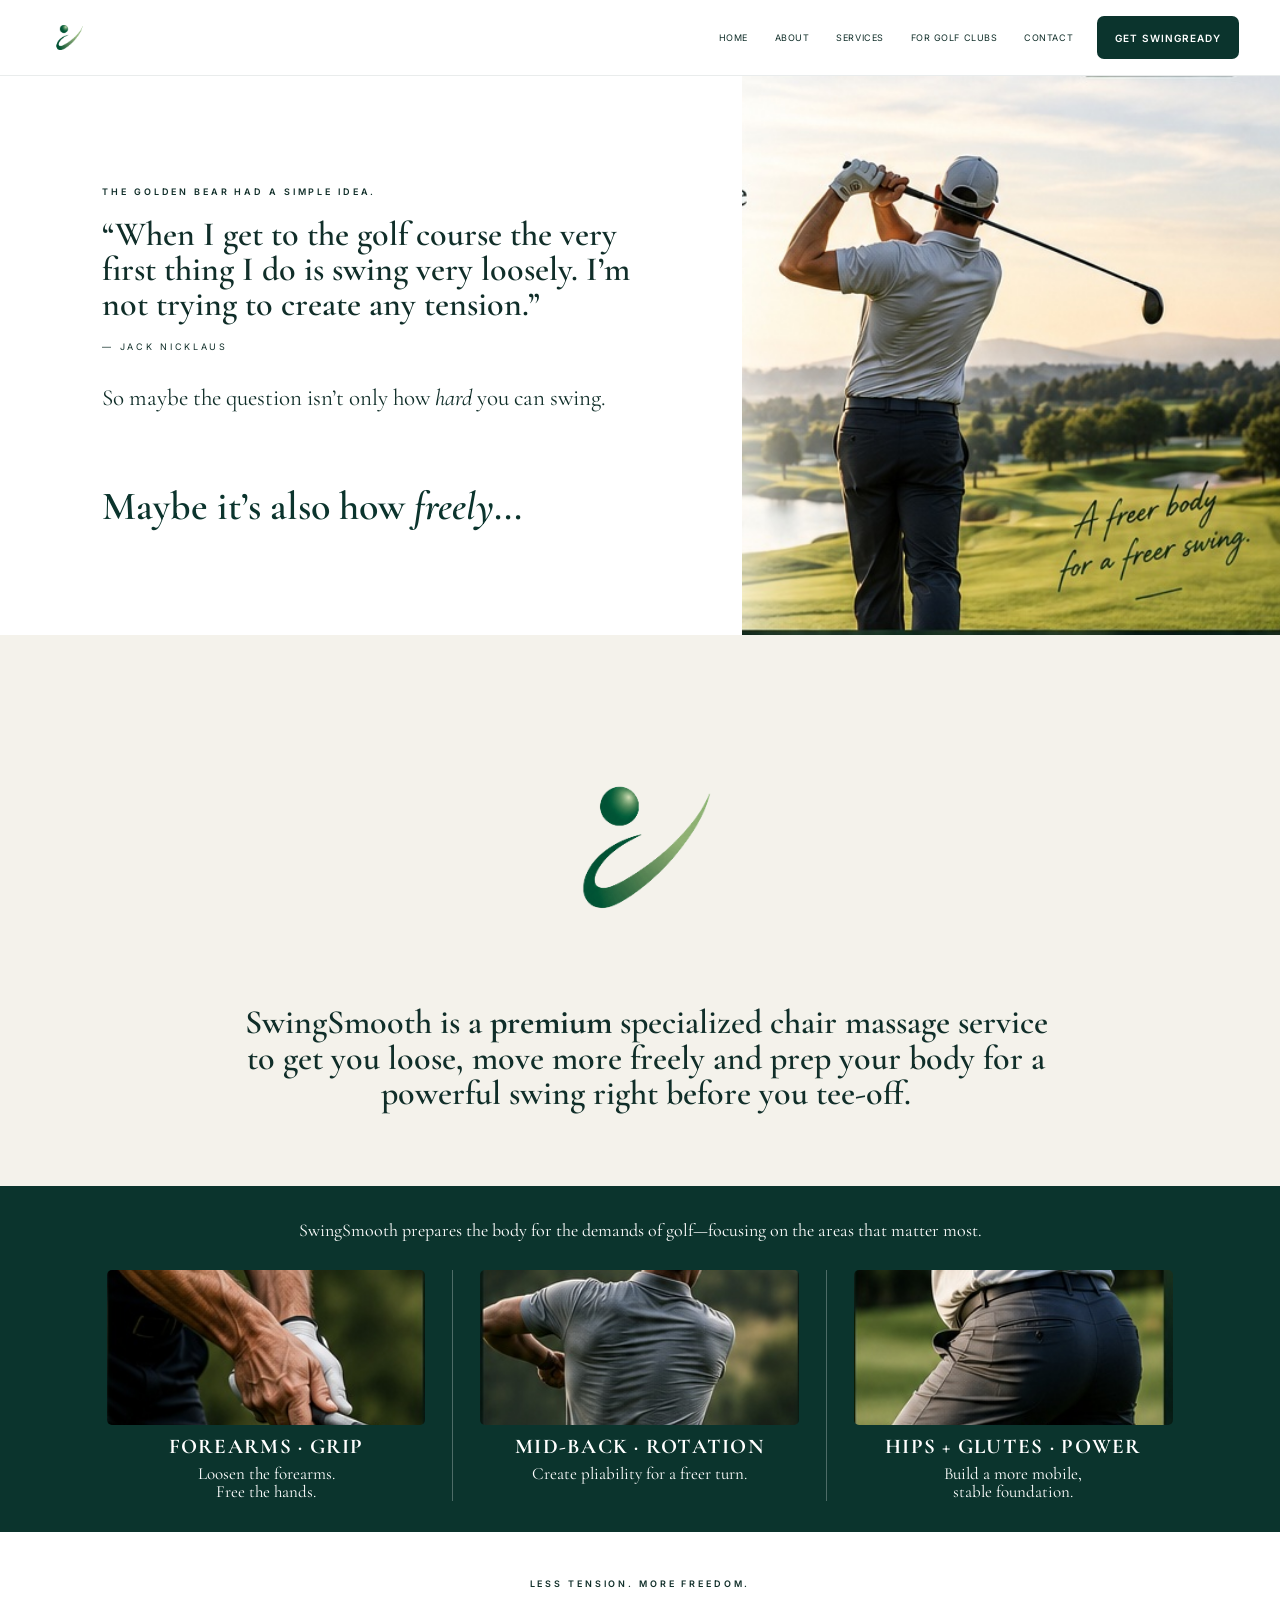
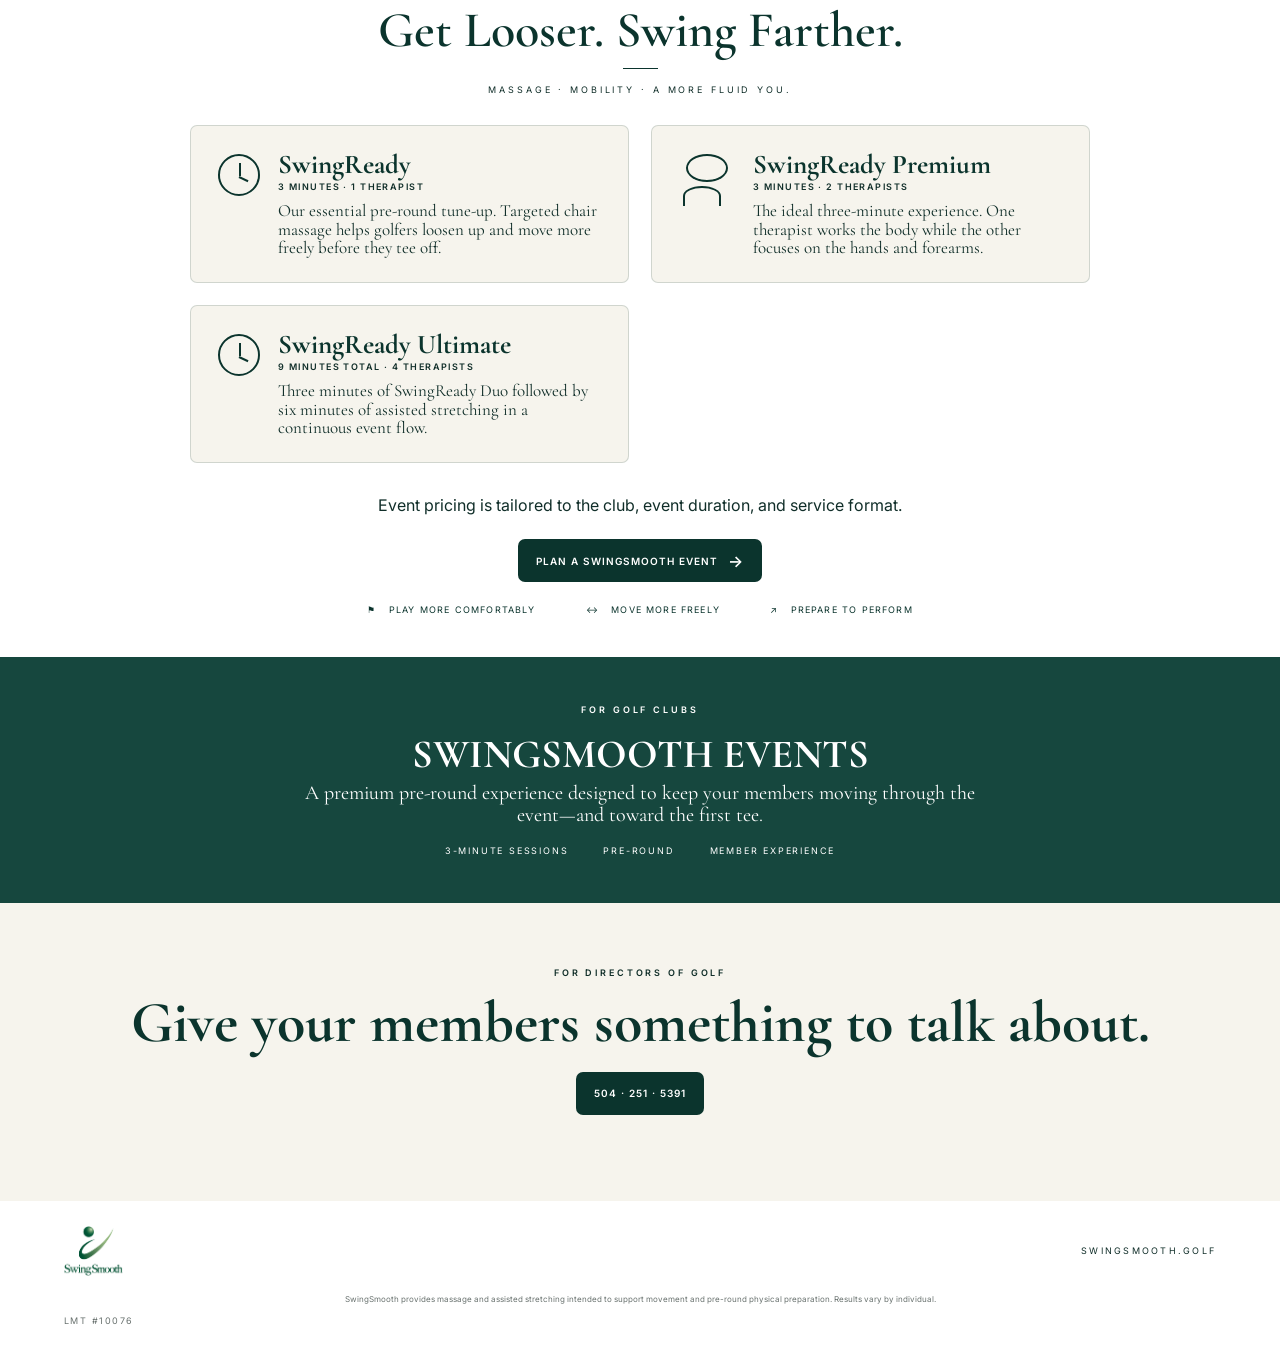
==== index.html @ a05fb3c1 "Update index.html" ====
<!doctype html>
<html lang="en">
<head>
<meta charset="utf-8">
<meta name="viewport" content="width=device-width,initial-scale=1,viewport-fit=cover">
<meta name="theme-color" content="#0b342d">
<meta name="description" content="SwingSmooth — Get Looser. Swing Farther. Massage and assisted stretching for golfers.">
<meta property="og:title" content="SwingSmooth — Get Looser. Swing Farther.">
<meta property="og:description" content="Prepare your body. Free your swing.">
<meta property="og:url" content="https://swingsmooth.golf/">
<meta property="og:type" content="website">
<meta property="og:site_name" content="SwingSmooth">
<meta property="og:image" content="https://swingsmooth.golf/assets/hero-golfer.jpg">
<meta property="og:image:alt" content="Golfer finishing a swing">
<meta name="twitter:card" content="summary_large_image">
<meta name="twitter:title" content="SwingSmooth — Get Looser. Swing Farther.">
<meta name="twitter:description" content="Prepare your body. Free your swing.">
<meta name="twitter:image" content="https://swingsmooth.golf/assets/hero-golfer.jpg">
<link rel="icon" type="image/png" href="https://swingsmooth.golf/assets/swingsmooth-logo-only.png">
<link rel="apple-touch-icon" href="https://swingsmooth.golf/assets/swingsmooth-logo-only.png">
<title>SwingSmooth — Get Looser. Swing Farther.</title>
<link rel="preconnect" href="https://fonts.googleapis.com">
<link rel="preconnect" href="https://fonts.gstatic.com" crossorigin>
<link href="https://fonts.googleapis.com/css2?family=Cormorant+Garamond:wght@500;600;700&family=Inter:wght@400;500;600&display=swap" rel="stylesheet">
<link rel="stylesheet" href="styles.css">
<style>
.swing-smooth-intro{
  padding-top:1.25rem;
  padding-bottom:1.25rem;
}
.swing-smooth-intro .hero-copy{
  min-height:0;
  display:block;
  grid-column:1 / -1;
  width:100%;
  max-width:1000px;
  margin:0 auto;
  text-align:center;
}
.swing-smooth-intro .hero-copy > p{
  font-size:1.55rem;
  line-height:1.35;
  font-weight:400;
  margin:0 auto;
  max-width:900px;
}
.advantage-logo{
  display:block;
  width:275px;
  height:auto;
  margin:0 auto 1.25rem;
}

.mobile-menu-button{
  display:none;
  width:42px;
  height:42px;
  margin-left:auto;
  padding:9px;
  border:0;
  border-radius:7px;
  background:var(--green);
  cursor:pointer;
  flex-direction:column;
  justify-content:center;
  gap:5px;
}
.mobile-menu-button span{
  display:block;
  width:24px;
  height:2px;
  margin:0 auto;
  background:#fff;
  border-radius:2px;
}
.mobile-menu{
  display:none;
}
@media(max-width:760px){
  .contact h2{
    font-size:11vw;
    line-height:.9;
    letter-spacing:-.025em;
    white-space:normal;
  }

  .mobile-menu-button{display:flex}
  .mobile-menu{
    position:absolute;
    top:64px;
    left:0;
    right:0;
    display:none;
    flex-direction:column;
    padding:10px 14px 15px;
    background:rgba(255,255,255,.99);
    border-bottom:1px solid rgba(11,52,45,.12);
    box-shadow:0 8px 20px rgba(0,0,0,.08);
    z-index:30;
  }
  .mobile-menu.open{display:flex}
  .mobile-menu a{
    padding:14px 10px;
    color:var(--green);
    text-decoration:none;
    font-size:10px;
    font-weight:600;
    letter-spacing:.1em;
    border-bottom:1px solid rgba(11,52,45,.08);
  }
  .mobile-menu a:last-child{border-bottom:0}
  .mobile-menu .mobile-menu-cta{
    margin-top:8px;
    padding:13px 14px;
    border-radius:7px;
    background:var(--green);
    color:#fff;
    text-align:center;
  }
}
</style>
</head>
<body>

<header class="header">
  <a class="logo" href="#top"><img src="assets/swingsmooth-logo-only.png" alt="SwingSmooth"></a>
  <nav>
    <a href="#top">HOME</a>
    <a href="#about">ABOUT</a>
    <a href="#services">SERVICES</a>
    <a href="#clubs">FOR GOLF CLUBS</a>
    <a href="#contact">CONTACT</a>
  </nav>
  <a class="header-button" href="#services">GET SWINGREADY</a>

  <button class="mobile-menu-button" type="button" aria-label="Open menu" aria-expanded="false" aria-controls="mobile-menu">
    <span></span><span></span><span></span>
  </button>

  <div class="mobile-menu" id="mobile-menu">
    <a href="#top">HOME</a>
    <a href="#about">ABOUT</a>
    <a href="#services">SERVICES</a>
    <a href="#clubs">FOR GOLF CLUBS</a>
    <a href="#contact">CONTACT</a>
    <a class="mobile-menu-cta" href="#services">GET SWINGREADY</a>
  </div>
</header>

<main id="top">

<section class="hero">
  <div class="hero-copy">
    <p class="eyebrow">THE GOLDEN BEAR HAD A SIMPLE IDEA.</p>
    <blockquote>“When I get to the golf course the very first thing I do is swing very loosely. I’m not trying to create any tension.”</blockquote>
    <p class="credit">— JACK NICKLAUS</p>
    <div class="question">
      <p>So maybe the question isn’t only how <em>hard</em> you can swing.</p>
      <div class="hero-question-break"></div>
      <br><br>
      <h1>Maybe it’s also how <em>freely</em>...</h1>
    </div>
  </div>

  <div class="hero-art golfer">
    <img src="assets/hero-golfer.jpg" alt="Golfer finishing a swing">
  </div>
</section>

<section class="swing-smooth-intro">
  <div class="hero-copy">
    <img class="advantage-logo" src="assets/swingsmooth-logo-only.png" alt="SwingSmooth">
    <blockquote>SwingSmooth is a <strong>premium</strong> specialized chair massage service to get you loose, move more freely and prep your body for a powerful swing right before you tee-off.</blockquote>
  </div>
</section>

<section class="focus" id="about">
  <div class="wrap">

    <p class="focus-lead">SwingSmooth prepares the body for the demands of golf—focusing on the areas that matter most.</p>

    <div class="focus-grid">
      <article>
        <img src="assets/forearms-grip.jpg" alt="Forearms and golf grip">
        <h2>FOREARMS · GRIP</h2>
        <p>Loosen the forearms.<br>Free the hands.</p>
      </article>
      <article>
        <img src="assets/midback-rotation.jpg" alt="Mid-back and rotation">
        <h2>MID-BACK · ROTATION</h2>
        <p>Create pliability for a freer turn.</p>
      </article>
      <article>
        <img src="assets/hips-power.jpg" alt="Hips and lower body">
        <h2>HIPS + GLUTES · POWER</h2>
        <p>Build a more mobile,<br>stable foundation.</p>
      </article>
    </div>
  </div>
</section>

<section class="services" id="services">
  <div class="wrap">
    <p class="eyebrow centered">LESS TENSION. MORE FREEDOM.</p>
    <h2 class="services-title">Get Looser. Swing Farther.</h2>
    <div class="line"></div>
    <p class="service-subtitle">MASSAGE · MOBILITY · A MORE FLUID YOU.</p>

    <div class="service-grid">
      <article class="service">
        <div class="service-icon clock"></div>
        <div>
          <h3>SwingReady</h3>
          <p class="kicker">3 MINUTES · 1 THERAPIST</p>
          <p>Our essential pre-round tune-up. Targeted chair massage helps golfers loosen up and move more freely before they tee off.</p>
        </div>
      </article>

      <article class="service">
        <div class="service-icon person"></div>
        <div>
          <h3>SwingReady Premium</h3>
          <p class="kicker">3 MINUTES · 2 THERAPISTS</p>
          <p>The ideal three-minute experience. One therapist works the body while the other focuses on the hands and forearms.</p>
        </div>
      </article>

      <article class="service">
        <div class="service-icon clock"></div>
        <div>
          <h3>SwingReady Ultimate</h3>
          <p class="kicker">9 MINUTES TOTAL · 4 THERAPISTS</p>
          <p>Three minutes of SwingReady Duo followed by six minutes of assisted stretching in a continuous event flow.</p>
        </div>
      </article>
    </div>

    <p style="text-align:center;max-width:680px;margin:2rem auto 1.5rem;">Event pricing is tailored to the club, event duration, and service format.</p>

    <a class="main-button" href="#contact">PLAN A SWINGSMOOTH EVENT <span>→</span></a>

    <div class="benefits">
      <span>⚑ &nbsp; PLAY MORE COMFORTABLY</span>
      <span>↔ &nbsp; MOVE MORE FREELY</span>
      <span>↗ &nbsp; PREPARE TO PERFORM</span>
    </div>
  </div>
</section>

<section class="clubs" id="clubs">
  <div class="wrap narrow">
    <p class="eyebrow centered">FOR GOLF CLUBS</p>
    <h2>SWINGSMOOTH EVENTS</h2>
    <p>A premium pre-round experience designed to keep your members moving through the event—and toward the first tee.</p>
    <div class="facts"><span>3-MINUTE SESSIONS</span><span>PRE-ROUND</span><span>MEMBER EXPERIENCE</span></div>
  </div>
</section>

<section class="contact" id="contact">
  <p class="eyebrow centered">FOR DIRECTORS OF GOLF</p>
  <h2>Give your members something to talk about.</h2>
  <a class="main-button" href="tel:+15042515391">504 · 251 · 5391</a>
</section>

</main>

<footer>
  <img src="assets/swingsmooth-logo.png" alt="SwingSmooth">
  <div class="domain">SWINGSMOOTH.GOLF</div>
  <p class="disclaimer">SwingSmooth provides massage and assisted stretching intended to support movement and pre-round physical preparation. Results vary by individual.</p>
  <p class="license">LMT #10076</p>
</footer>

<script>
const mobileMenuButton = document.querySelector('.mobile-menu-button');
const mobileMenu = document.querySelector('#mobile-menu');

mobileMenuButton.addEventListener('click', () => {
  const open = mobileMenu.classList.toggle('open');
  mobileMenuButton.setAttribute('aria-expanded', open ? 'true' : 'false');
  mobileMenuButton.setAttribute('aria-label', open ? 'Close menu' : 'Open menu');
});

mobileMenu.querySelectorAll('a').forEach(link => {
  link.addEventListener('click', () => {
    mobileMenu.classList.remove('open');
    mobileMenuButton.setAttribute('aria-expanded', 'false');
    mobileMenuButton.setAttribute('aria-label', 'Open menu');
  });
});
</script>
<script src="script.js"></script>
</body>
</html>
---- styles.css ----
@import url('https://fonts.googleapis.com/css2?family=Cormorant+Garamond:wght@500;600;700&family=Inter:wght@400;500;600&display=swap');

:root{
  --green:#0b342d;
  --green2:#16473e;
  --cream:#f6f4ed;
  --ink:#102e29;
  --white:#fff;
  --line:rgba(11,52,45,.16);
}
*{box-sizing:border-box}
html{scroll-behavior:smooth}
body{
  margin:0;background:var(--cream);color:var(--ink);
  font-family:Inter,Arial,sans-serif;-webkit-font-smoothing:antialiased;
}
img{display:block;max-width:100%}
a{color:inherit}
.header{
  height:76px;padding:9px 3.2vw;display:flex;align-items:center;gap:24px;
  background:rgba(255,255,255,.98);border-bottom:1px solid rgba(11,52,45,.09);
  position:sticky;top:0;z-index:20;
}
.logo{display:block;flex:0 0 auto}.logo img{width:300px;height:57px;object-fit:contain;object-position:left center}
nav{display:flex;gap:27px;margin-left:auto;align-items:center}
nav a{text-decoration:none;font-size:9px;letter-spacing:.06em}
.header-button,.main-button{
  display:inline-flex;align-items:center;justify-content:center;
  min-height:43px;padding:0 18px;border-radius:7px;
  background:var(--green);color:#fff;text-decoration:none;
  font-size:10px;font-weight:600;letter-spacing:.1em;white-space:nowrap;
}
.hero{
  display:grid;grid-template-columns:58% 42%;
  min-height:540px;background:#fff;
}
.hero-art{display:flex;align-items:stretch;justify-content:center;overflow:hidden}
.hero-art img{width:100%;height:100%;object-fit:cover}
.golfer{min-height:540px}.golfer img{object-position:center}
.hero-copy{display:flex;flex-direction:column;justify-content:center;padding:55px 7vw 55px 8vw;max-width:900px}
.eyebrow{margin:0 0 18px;font-size:9px;font-weight:600;letter-spacing:.32em;line-height:1.4}
.centered{text-align:center}
blockquote{
  margin:0;font-family:"Cormorant Garamond",Georgia,serif;
  font-size:34px;line-height:1.04;font-weight:600;
}
.credit{margin:18px 0 34px;font-size:9px;letter-spacing:.3em}
.question p{margin:0 0 5px;font-family:"Cormorant Garamond",Georgia,serif;font-size:23px;line-height:1.08}
.question h1{margin:0;color:var(--green);font-family:"Cormorant Garamond",Georgia,serif;font-size:40px;line-height:.94;font-weight:600}

.focus{background:var(--green);color:#fff;padding:35px 5vw 31px}
.wrap{max-width:1120px;margin:0 auto}
.focus-lead{
  max-width:820px;margin:0 auto 29px;text-align:center;
  font-family:"Cormorant Garamond",Georgia,serif;font-size:18px;line-height:1.1;
}
.focus-grid{display:grid;grid-template-columns:repeat(3,1fr)}
.focus-grid article{padding:0 27px;text-align:center;border-right:1px solid rgba(255,255,255,.28)}
.focus-grid article:last-child{border-right:0}
.focus-grid img{width:100%;height:155px;object-fit:cover;border-radius:5px;margin-bottom:9px}
.focus-grid h2{margin:0 0 6px;font-family:"Cormorant Garamond",Georgia,serif;font-size:21px;letter-spacing:.06em}
.focus-grid p{margin:0;font-family:"Cormorant Garamond",Georgia,serif;font-size:17px;line-height:1.05}

.services{background:#fff;padding:46px 5vw 42px;text-align:center}
.services-title{margin:0;color:var(--green);font-family:"Cormorant Garamond",Georgia,serif;font-size:50px;line-height:.9;font-weight:600}
.line{width:35px;height:1px;background:var(--green);margin:15px auto}
.service-subtitle{margin:0 0 30px;font-size:9px;letter-spacing:.32em}
.service-grid{display:grid;grid-template-columns:repeat(2,1fr);gap:22px;max-width:900px;margin:0 auto 22px}
.service{
  display:flex;gap:18px;text-align:left;padding:25px 27px;
  border:1px solid var(--line);border-radius:7px;background:var(--cream);
}
.service-icon{flex:0 0 42px;width:42px;height:42px;color:var(--green);position:relative;margin-top:3px}
.clock{border:2px solid currentColor;border-radius:50%}
.clock:before{content:"";position:absolute;left:19px;top:7px;width:2px;height:13px;background:currentColor}
.clock:after{content:"";position:absolute;left:19px;top:20px;width:10px;height:2px;background:currentColor;transform:rotate(25deg);transform-origin:left}
.person{width:28px;height:28px;border:2px solid currentColor;border-radius:50%;margin-left:7px;margin-right:7px}
.person:before{content:"";position:absolute;left:-5px;top:30px;width:34px;height:18px;border:2px solid currentColor;border-bottom:0;border-radius:50% 50% 0 0}
.service h3{margin:0 0 3px;font-family:"Cormorant Garamond",Georgia,serif;color:var(--green);font-size:27px;line-height:1}
.kicker{margin:0 0 10px;font-size:9px;letter-spacing:.16em;font-weight:600}
.service p:not(.kicker){margin:0;font-family:"Cormorant Garamond",Georgia,serif;font-size:17px;line-height:1.08}
.main-button{margin:0 auto 22px}.main-button span{margin-left:10px;font-size:16px}
.benefits{display:flex;justify-content:center;gap:50px;font-size:9px;letter-spacing:.13em;color:var(--green)}

.clubs{padding:47px 20px;background:var(--green2);color:#fff;text-align:center}
.narrow{max-width:700px}
.clubs h2{margin:0 0 10px;font-family:"Cormorant Garamond",Georgia,serif;font-size:40px;line-height:.95}
.clubs p:not(.eyebrow){margin:0 auto 19px;font-family:"Cormorant Garamond",Georgia,serif;font-size:20px;line-height:1.08}
.facts{display:flex;justify-content:center;gap:35px;font-size:9px;letter-spacing:.2em}

.contact{padding:64px 20px;background:var(--cream);text-align:center}
.contact h2{margin:4px 0 24px;color:var(--green);font-family:"Cormorant Garamond",Georgia,serif;font-size:58px;line-height:.86}

footer{
  display:grid;grid-template-columns:1fr auto;align-items:center;gap:10px 30px;
  padding:25px 5vw 36px;background:#fff;
}
footer img{width:250px;height:50px;object-fit:contain;object-position:left center}
.domain{font-size:9px;letter-spacing:.25em}
.disclaimer{grid-column:1/-1;max-width:650px;margin:8px auto 0;text-align:center;color:#68716e;font-size:8px;line-height:1.45}
.license{margin:0;font-size:9px;letter-spacing:.16em;color:#68716e}

@media(max-width:760px){
  .header{height:64px;padding:7px 14px}.logo img{width:170px;height:48px}
  nav,.header-button{display:none}
  .hero{display:flex;flex-direction:column;min-height:0}
  .golfer{order:1;height:300px;min-height:300px}.golfer img{object-position:center}
  .hero-copy{order:2;padding:34px 22px 42px;display:block}
  .eyebrow{font-size:8px;letter-spacing:.25em}
  blockquote{font-size:31px}.credit{margin-bottom:28px}
  .question p{font-size:22px}.question h1{font-size:40px}
  .focus{padding:42px 18px 39px}.focus-grid{grid-template-columns:1fr}
  .focus-lead{font-size:18px}.focus-grid article{padding:0 0 28px;margin-bottom:28px;border-right:0;border-bottom:1px solid rgba(255,255,255,.28)}
  .focus-grid article:last-child{border-bottom:0;margin-bottom:0}
  .focus-grid img{height:180px}.focus-grid h2{font-size:23px}
  .services{padding:43px 17px 47px}.services-title{font-size:50px}.service-subtitle{font-size:8px;letter-spacing:.22em}
  .service-grid{grid-template-columns:1fr;gap:14px}.service{padding:22px 20px}.service h3{font-size:28px}
  .service p:not(.kicker){font-size:18px}.benefits{display:grid;gap:12px}
  .facts{gap:15px;flex-wrap:wrap}.contact{padding:59px 20px}.contact h2{font-size:53px}
  footer{display:block;text-align:center;padding:28px 20px 37px}footer img{width:190px;height:48px;margin:0 auto 12px;object-position:center}.domain{margin-bottom:17px}
}


/* SwingSmooth editorial intro */
.swing-smooth-intro{padding:clamp(4.5rem,9vw,8rem) 1.5rem;background:#f4f2eb;text-align:center}
.swing-smooth-intro .wrap{max-width:900px;margin:0 auto}
.intro-rule{width:48px;height:1px;margin:0 auto 2rem;background:var(--green);opacity:.55}
.intro-copy{max-width:760px;margin:0 auto;color:var(--green);font-family:"Cormorant Garamond",Georgia,serif;font-size:clamp(1.8rem,4vw,3rem);line-height:1.18;font-weight:500;letter-spacing:-.01em}
.intro-copy strong{font-weight:700}
.hero-question-break{height:clamp(1.1rem,2.5vw,2rem)}
@media(max-width:760px){.swing-smooth-intro{padding:4rem 1.35rem}.intro-copy{font-size:2rem;line-height:1.2}}
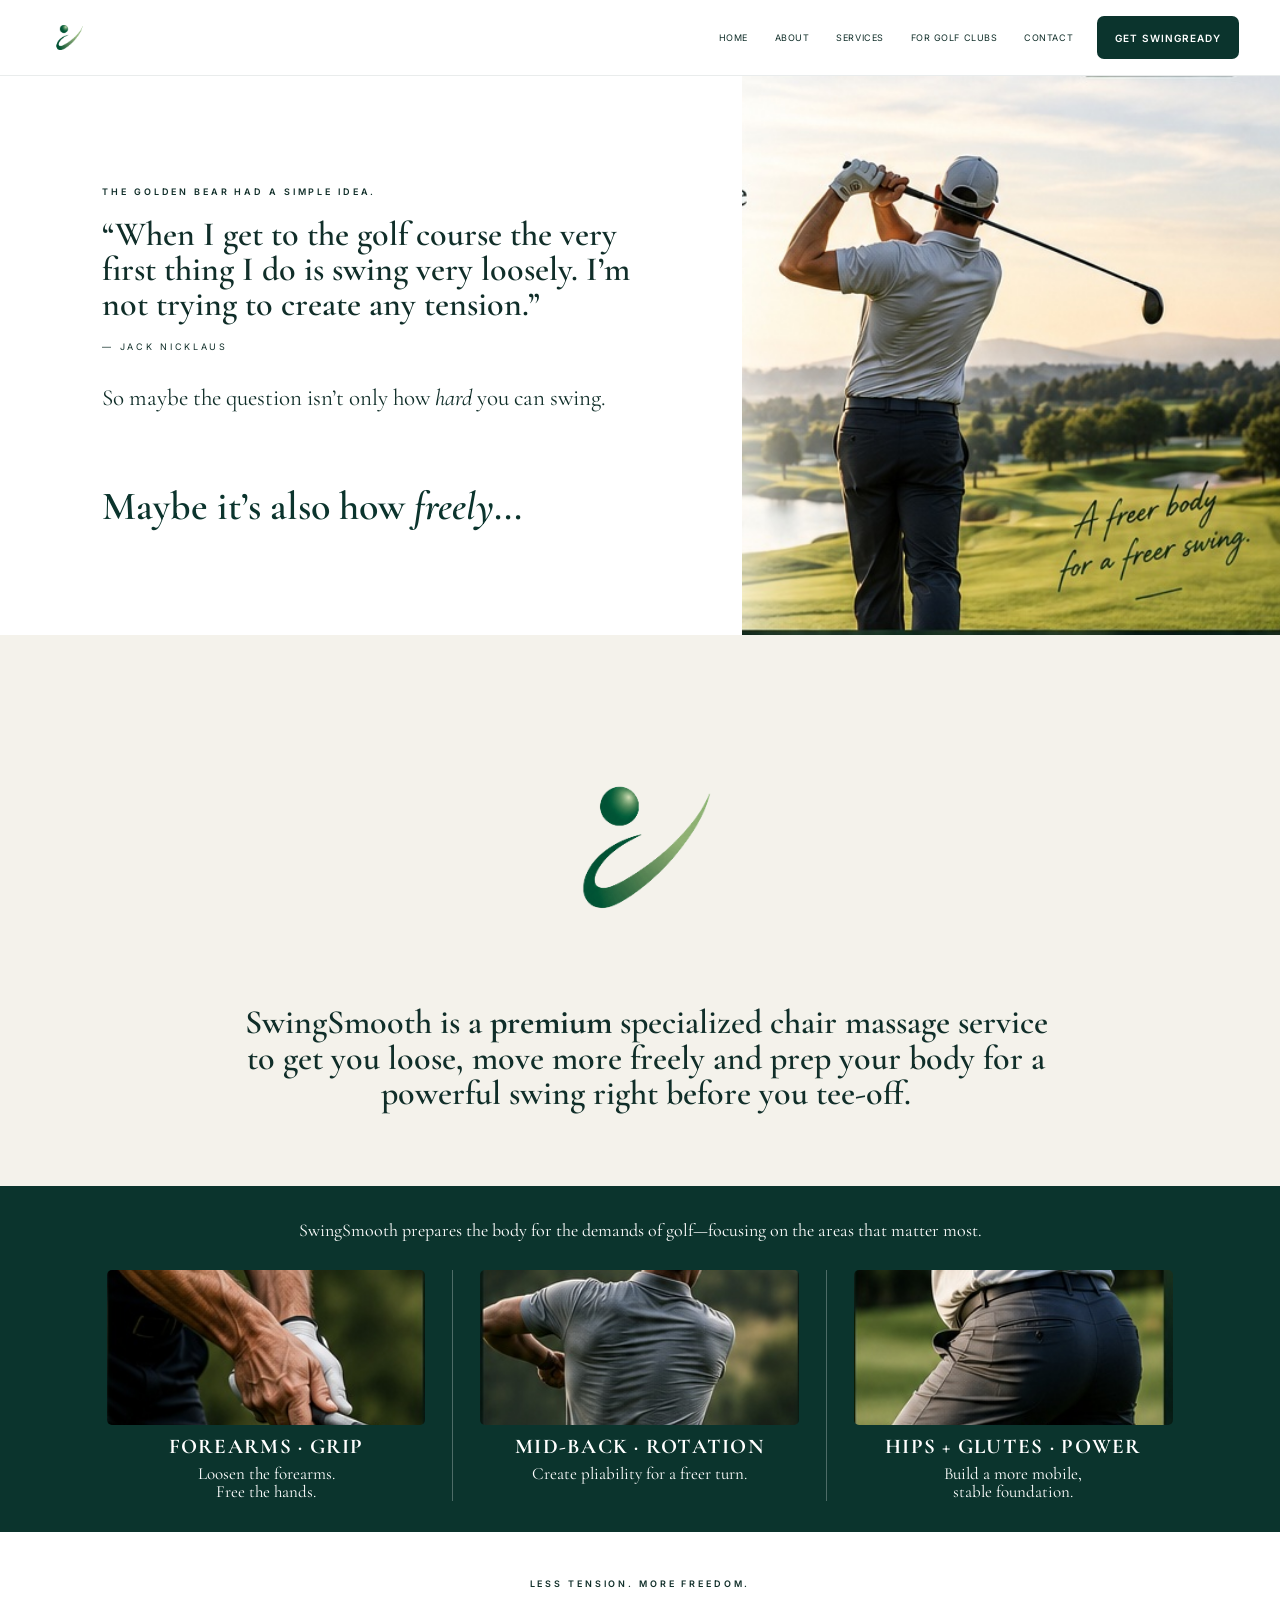
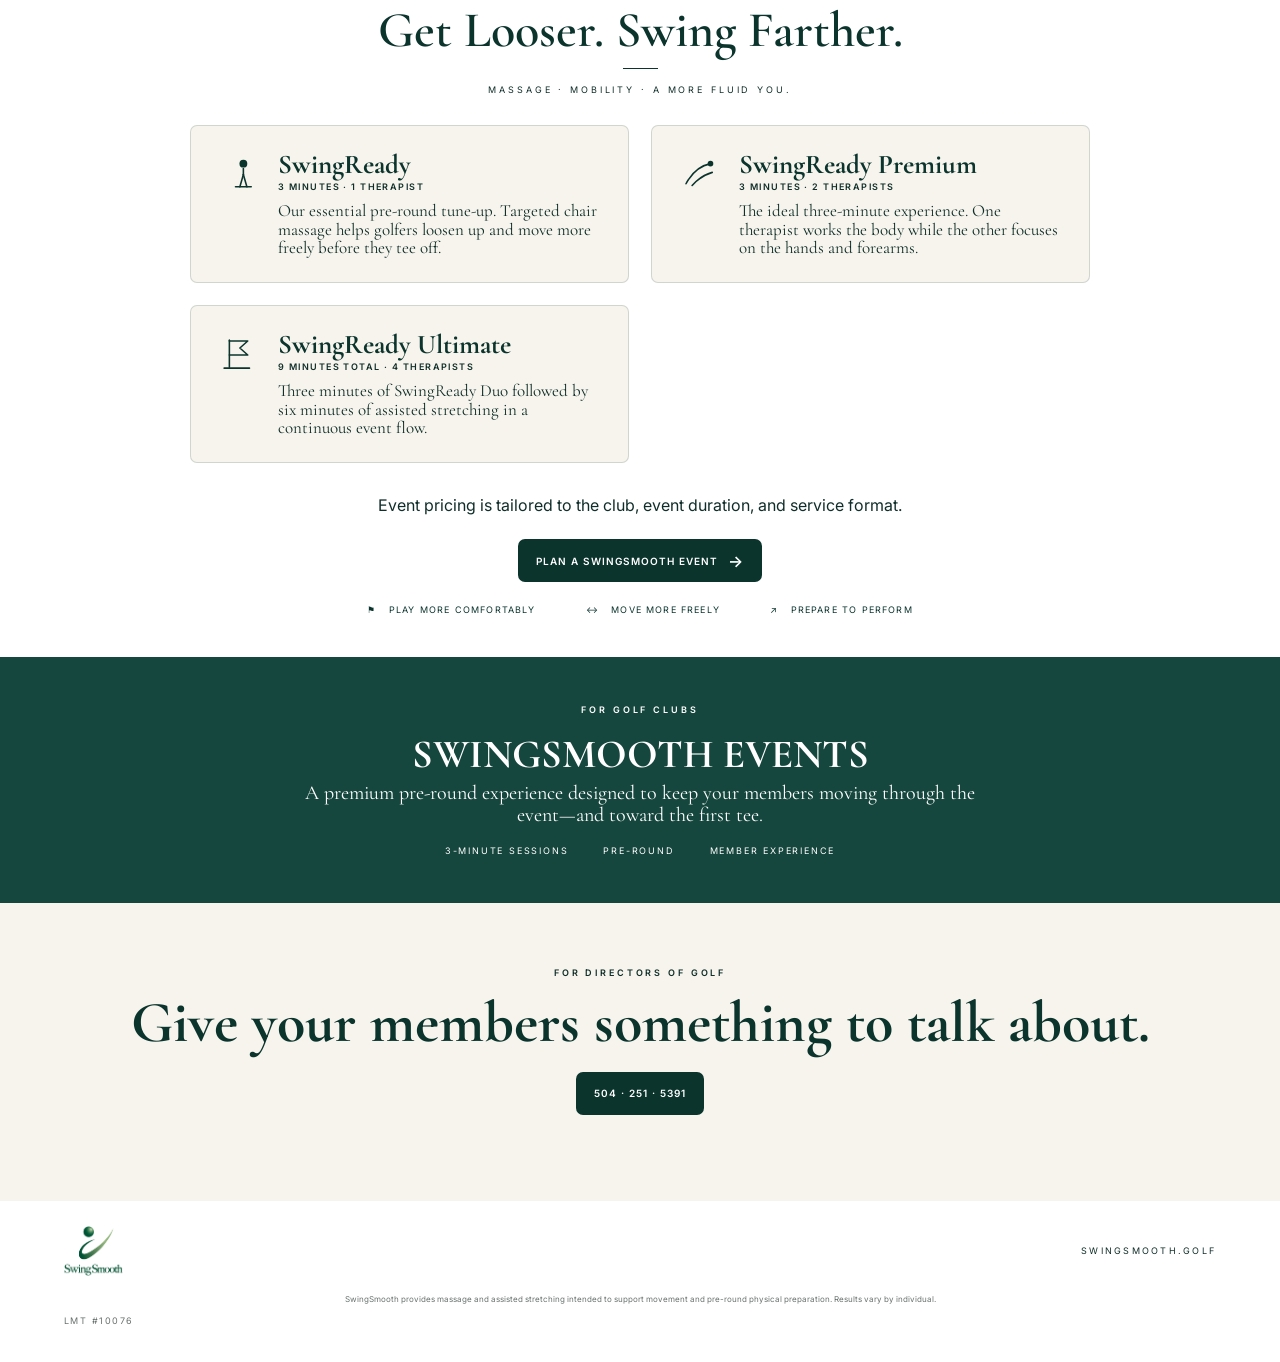
==== commit e4a377a2: "Add files via upload" ====
--- a/index.html
+++ b/index.html
@@ -118,6 +118,21 @@
     text-align:center;
   }
 }
+  .service-icon svg{
+    width:100%;
+    height:100%;
+    display:block;
+    fill:none;
+    stroke:currentColor;
+    stroke-width:1.8;
+    stroke-linecap:round;
+    stroke-linejoin:round;
+  }
+  .service-icon.golf-tee svg circle,
+  .service-icon.swing-arc svg circle{
+    fill:currentColor;
+    stroke:none;
+  }
 </style>
 </head>
 <body>
@@ -208,7 +223,15 @@
 
     <div class="service-grid">
       <article class="service">
-        <div class="service-icon clock"></div>
+        <div class="service-icon golf-tee" aria-hidden="true">
+          <svg viewBox="0 0 48 48" role="img">
+            <circle cx="29" cy="11" r="4.5"></circle>
+            <path d="M29 16.5v7"></path>
+            <path d="M29 23.5l-4 14"></path>
+            <path d="M29 23.5l4 14"></path>
+            <path d="M20 37.5h18"></path>
+          </svg>
+        </div>
         <div>
           <h3>SwingReady</h3>
           <p class="kicker">3 MINUTES · 1 THERAPIST</p>
@@ -217,7 +240,13 @@
       </article>
 
       <article class="service">
-        <div class="service-icon person"></div>
+        <div class="service-icon swing-arc" aria-hidden="true">
+          <svg viewBox="0 0 48 48" role="img">
+            <circle cx="36" cy="11" r="3.2"></circle>
+            <path d="M8 34c8-15 18-21 28-23"></path>
+            <path d="M15 36c8-9 16-13 23-15"></path>
+          </svg>
+        </div>
         <div>
           <h3>SwingReady Premium</h3>
           <p class="kicker">3 MINUTES · 2 THERAPISTS</p>
@@ -226,7 +255,13 @@
       </article>
 
       <article class="service">
-        <div class="service-icon clock"></div>
+        <div class="service-icon golf-flag" aria-hidden="true">
+          <svg viewBox="0 0 48 48" role="img">
+            <path d="M13 7v31"></path>
+            <path d="M13 8h21l-9 8 9 8H13"></path>
+            <path d="M7 39h29"></path>
+          </svg>
+        </div>
         <div>
           <h3>SwingReady Ultimate</h3>
           <p class="kicker">9 MINUTES TOTAL · 4 THERAPISTS</p>
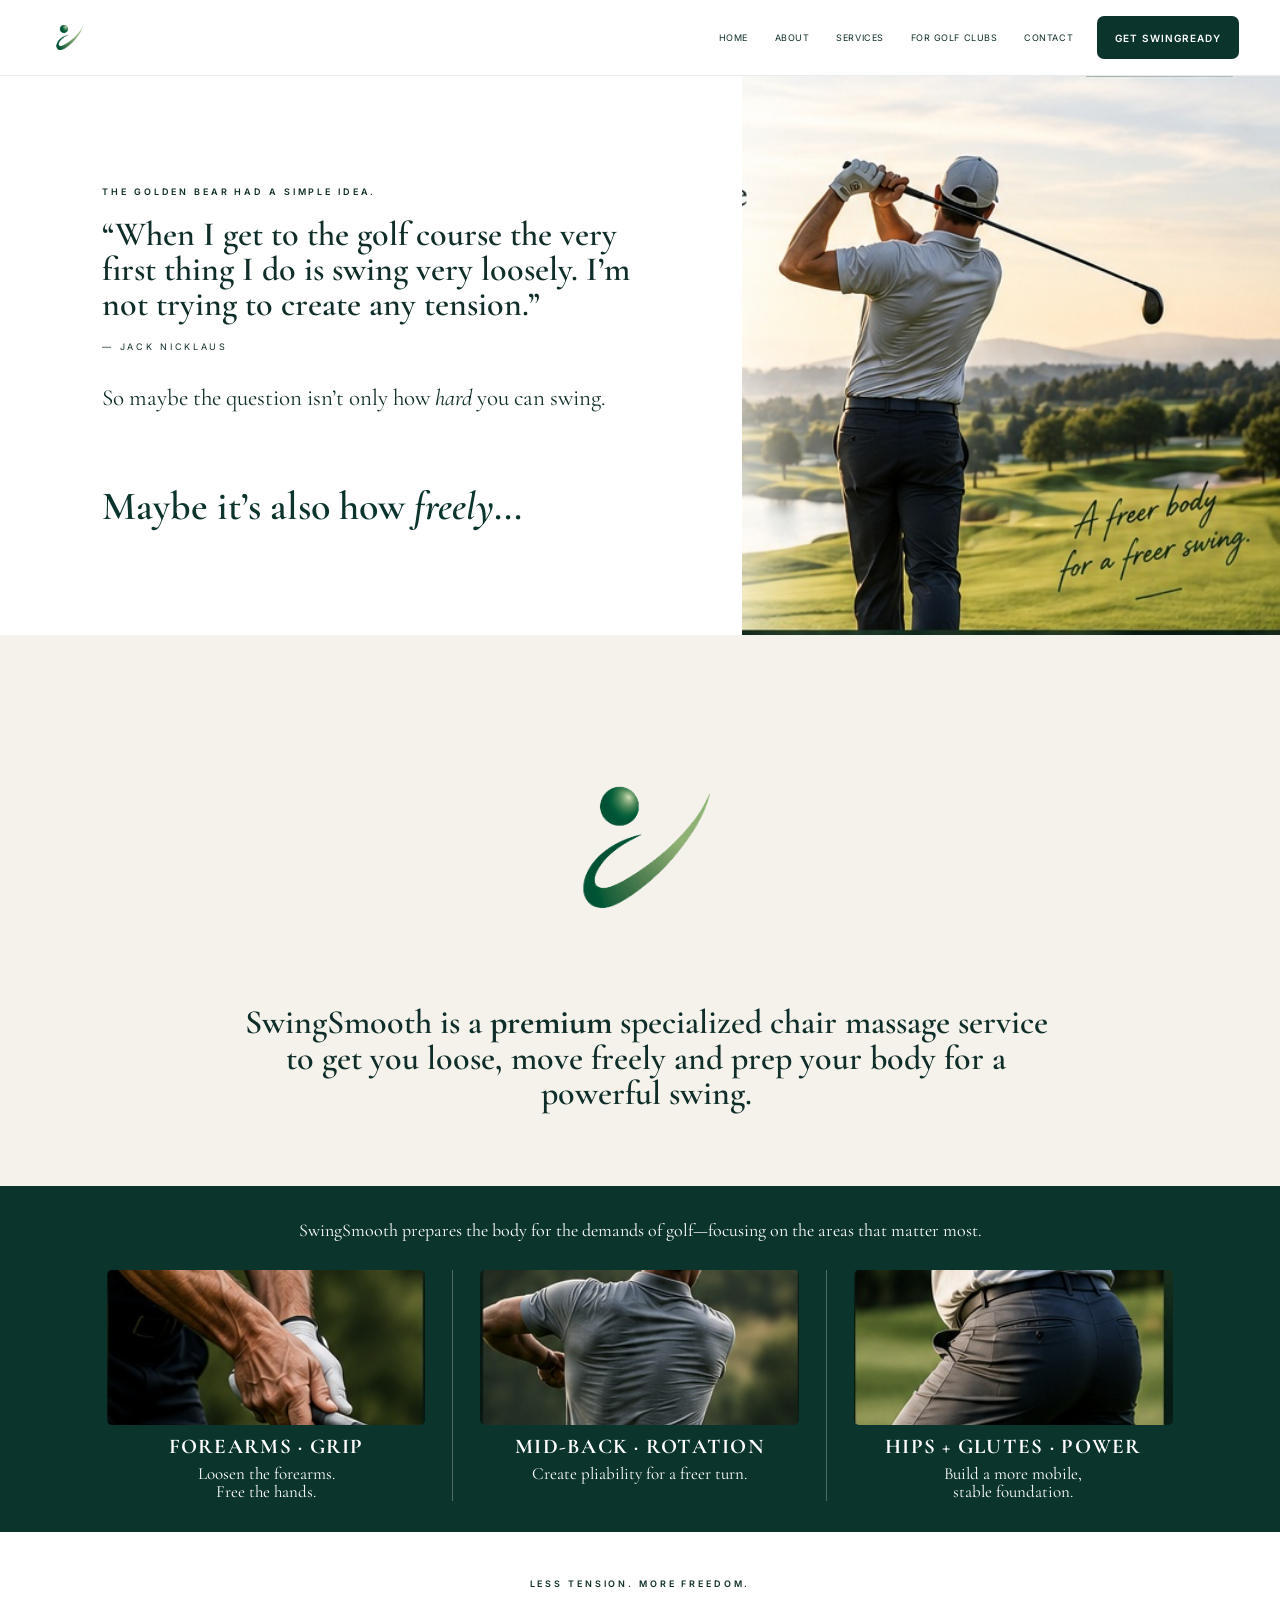
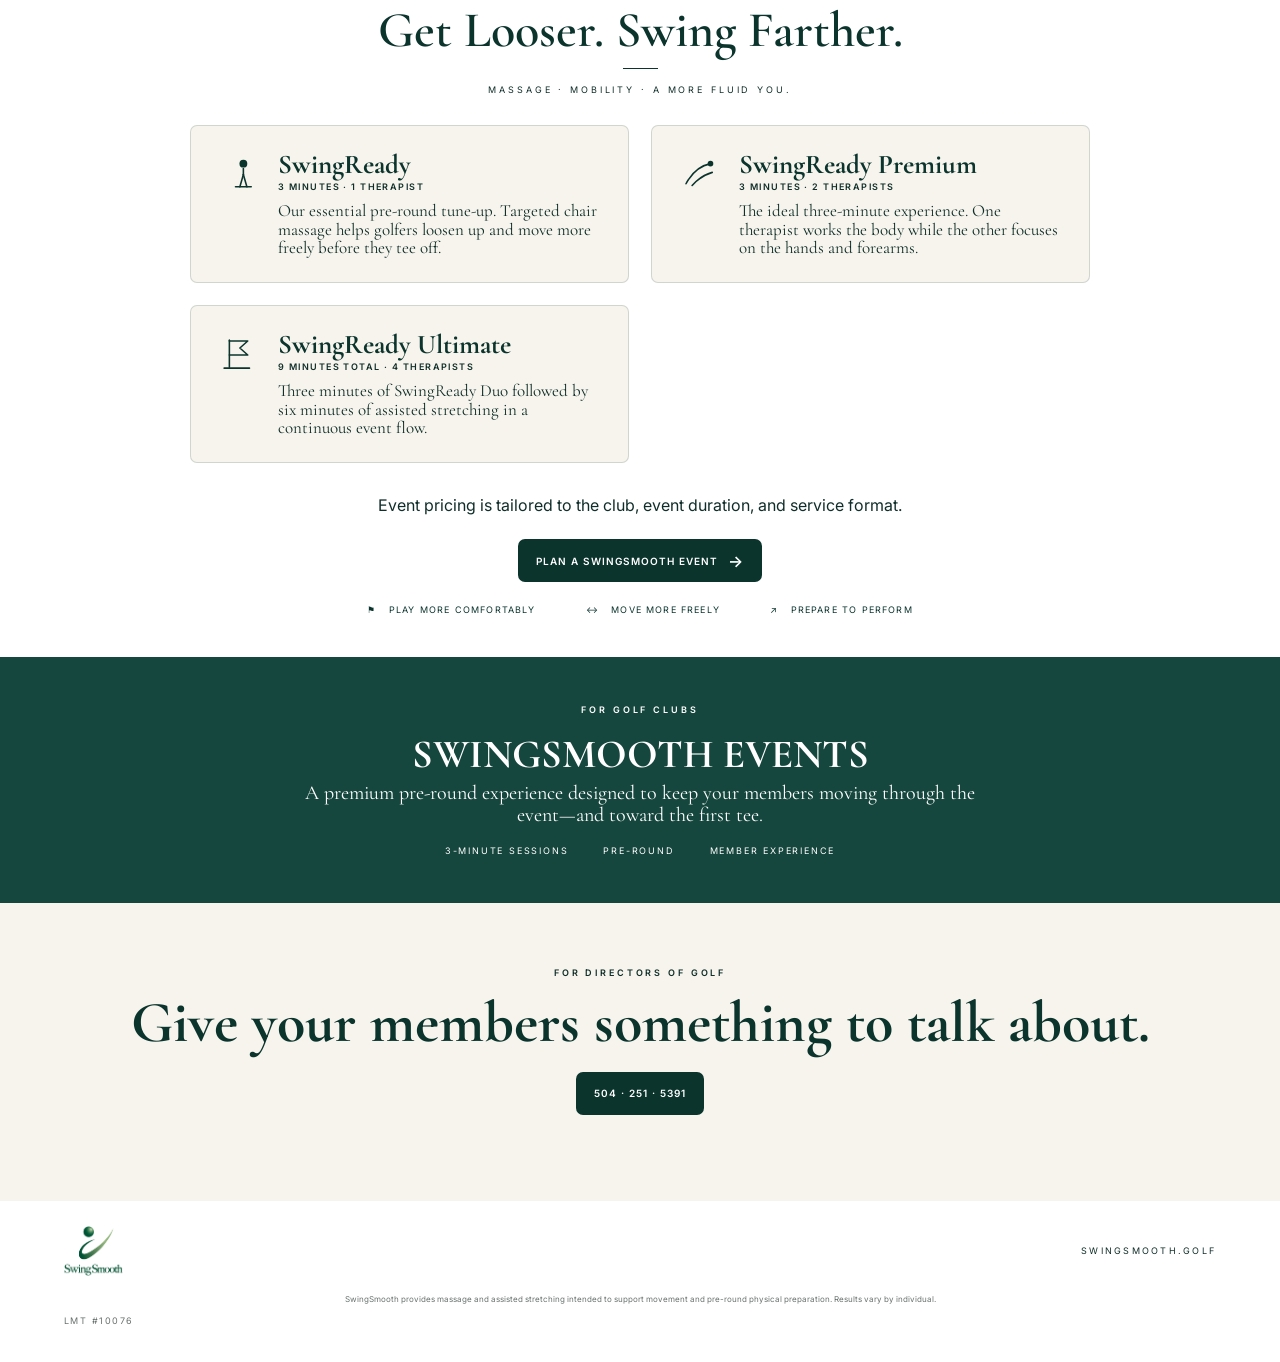
==== commit d78a5f92: "Update index.html" ====
--- a/index.html
+++ b/index.html
@@ -185,7 +185,7 @@
 <section class="swing-smooth-intro">
   <div class="hero-copy">
     <img class="advantage-logo" src="assets/swingsmooth-logo-only.png" alt="SwingSmooth">
-    <blockquote>SwingSmooth is a <strong>premium</strong> specialized chair massage service to get you loose, move more freely and prep your body for a powerful swing right before you tee-off.</blockquote>
+    <blockquote>SwingSmooth is a <strong>premium</strong> specialized chair massage service to get you loose, move freely and prep your body for a powerful swing.</blockquote>
   </div>
 </section>
 
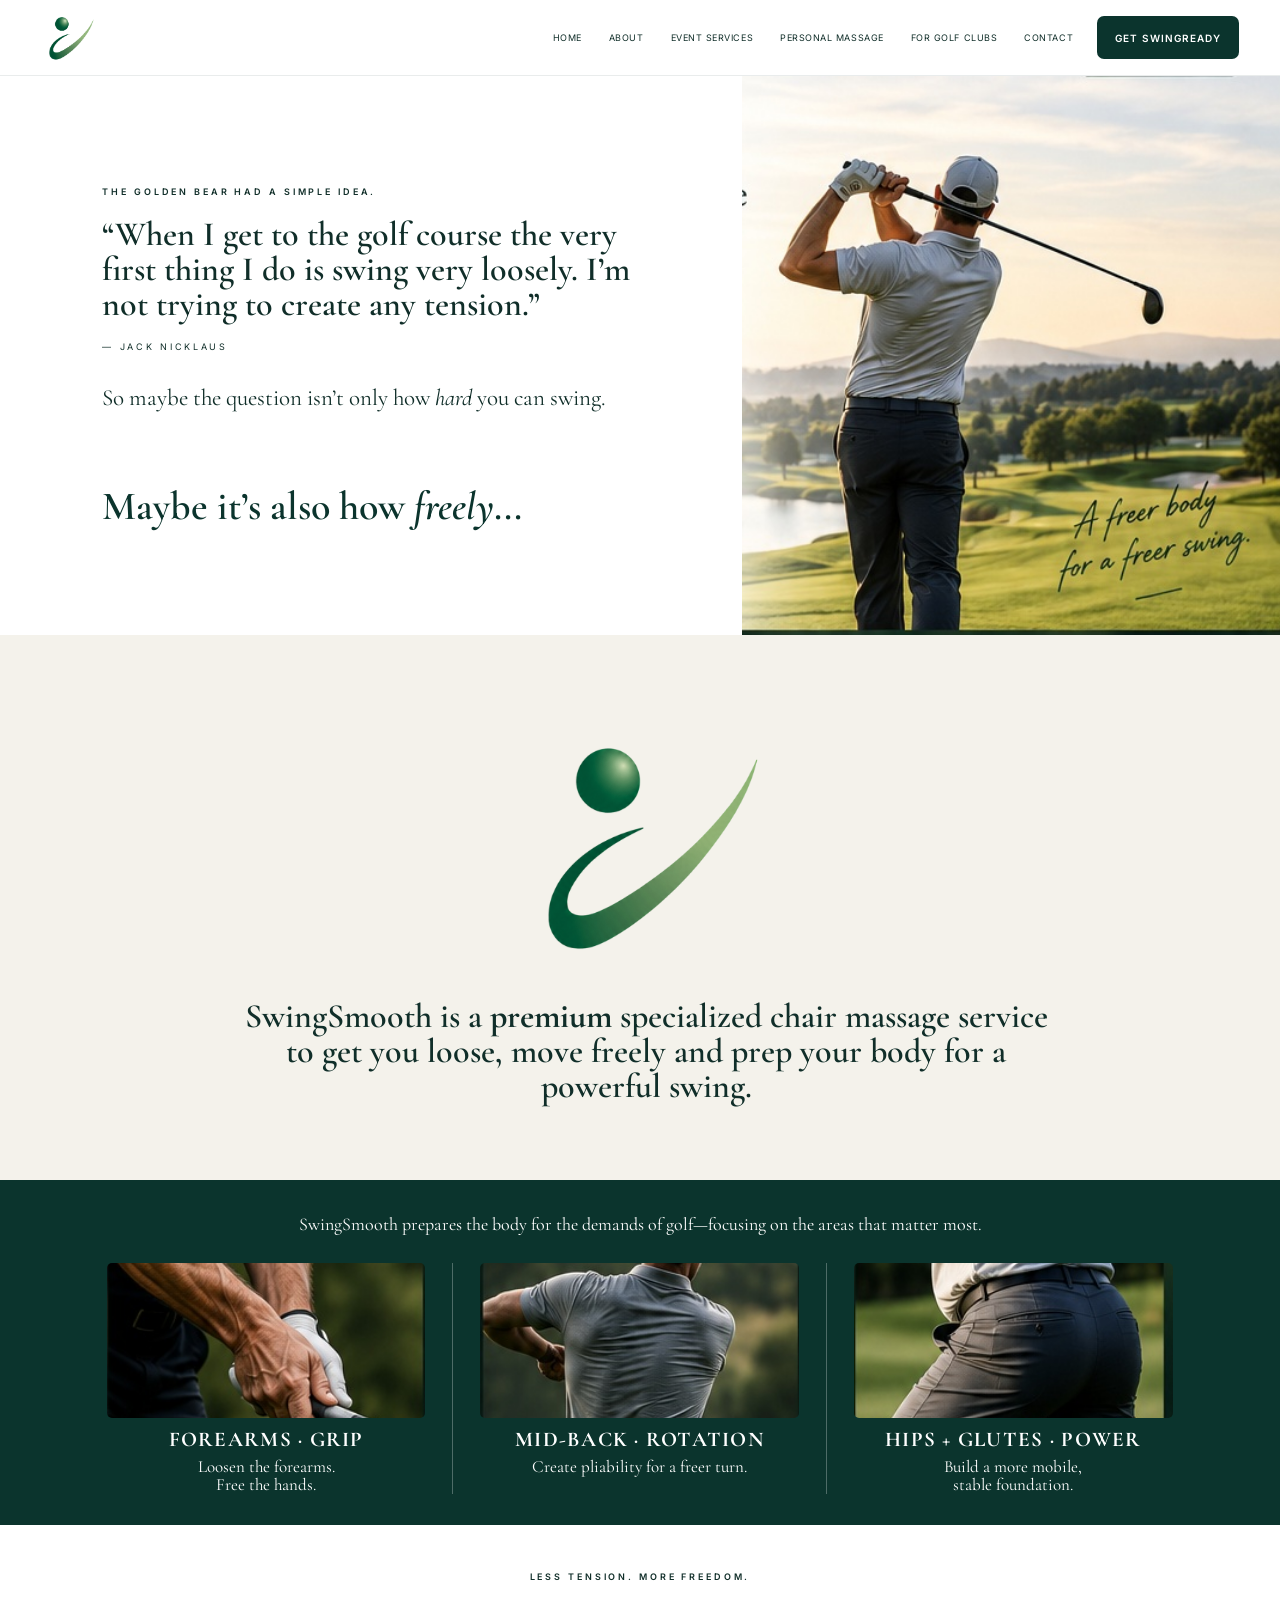
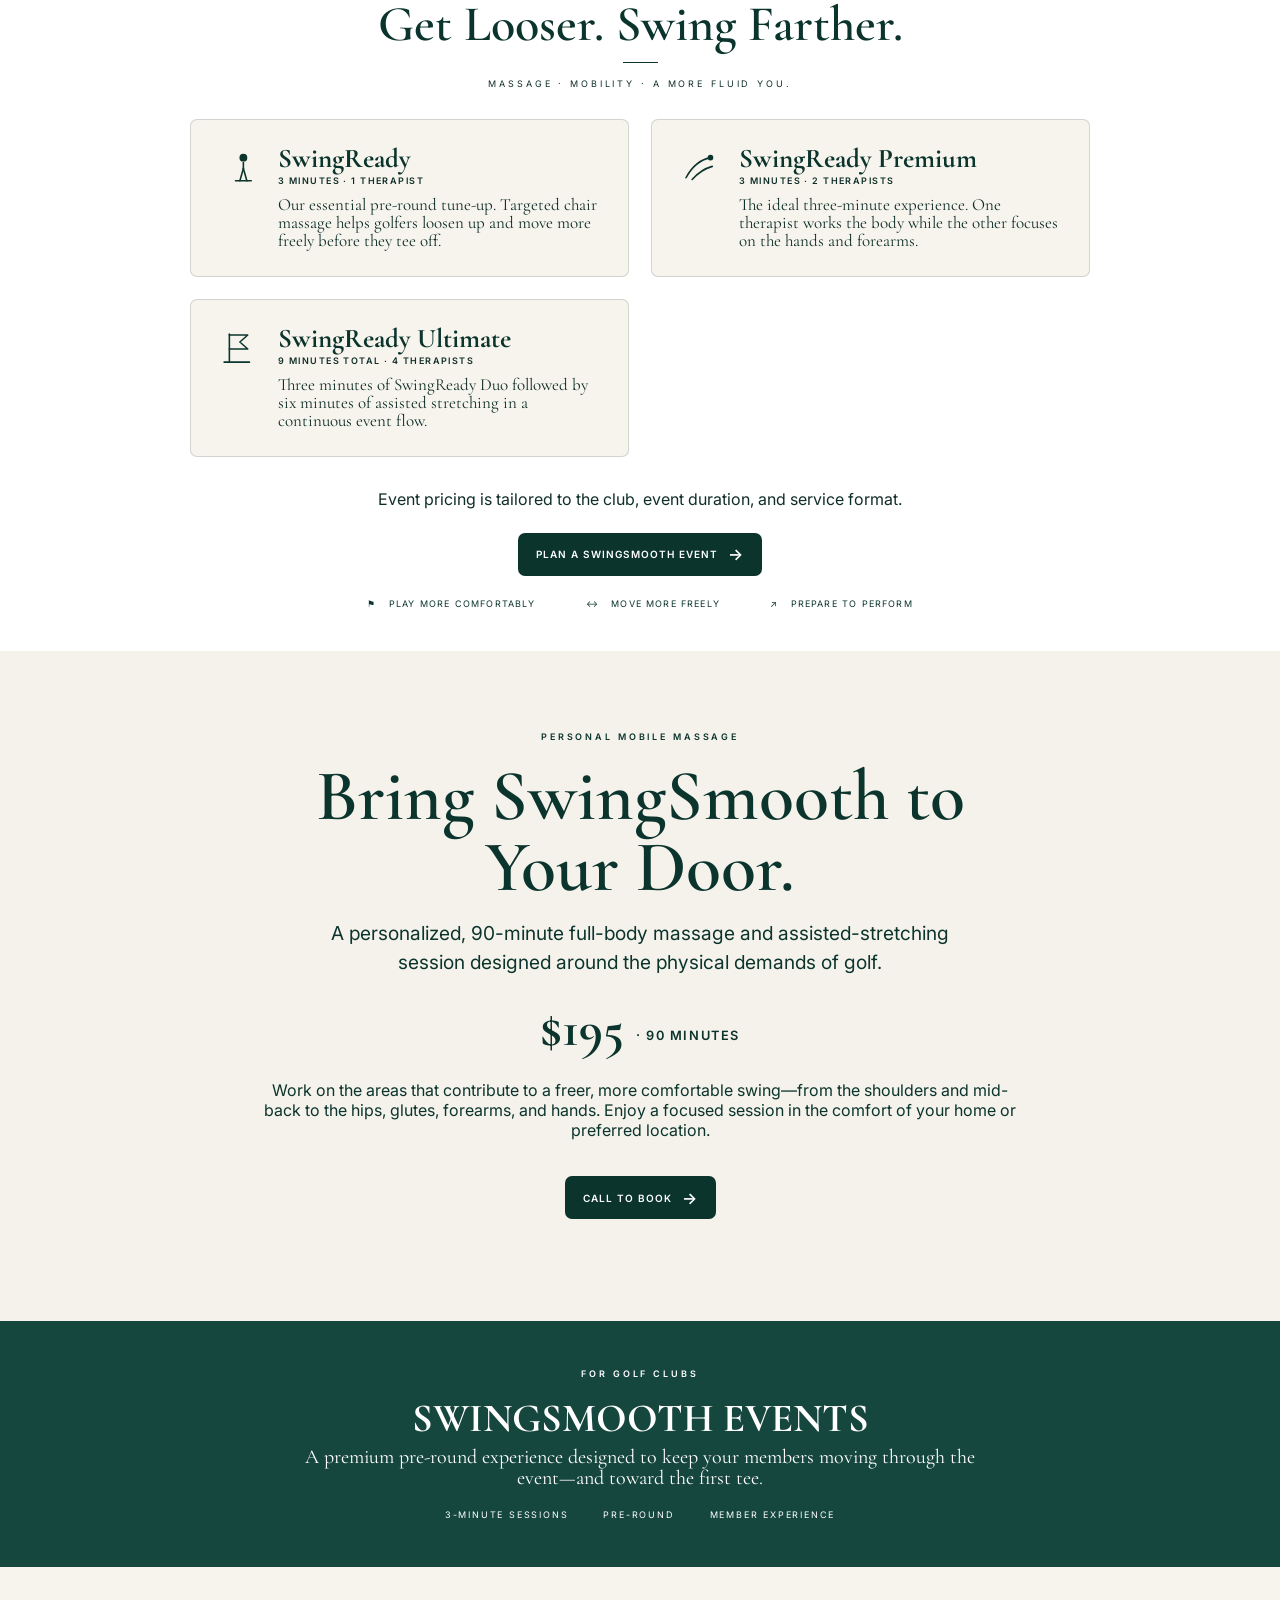
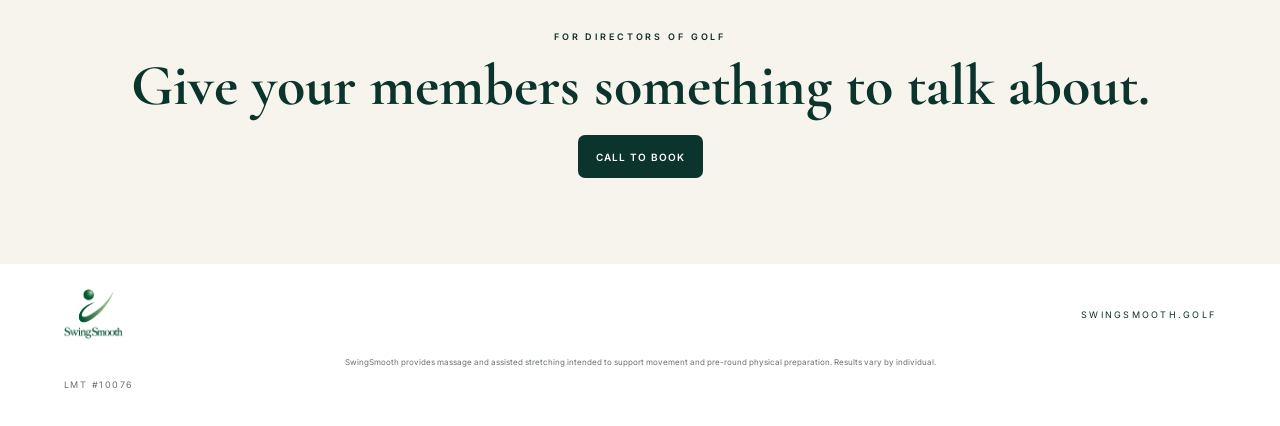
==== commit 050135da: "Add files via upload" ====
--- a/index.html
+++ b/index.html
@@ -133,6 +133,42 @@
     fill:currentColor;
     stroke:none;
   }
+
+.personal-service{
+  padding:5rem 1.5rem;
+  text-align:center;
+  background:#f4f2eb;
+  color:var(--green);
+}
+.personal-service .wrap{max-width:760px}
+.personal-service h2{
+  margin:.5rem auto 1rem;
+  font-family:'Cormorant Garamond',serif;
+  font-size:clamp(2.6rem,6vw,4.5rem);
+  line-height:.98;
+  font-weight:600;
+}
+.personal-service-lead{
+  max-width:680px;
+  margin:0 auto 1.25rem;
+  font-size:1.2rem;
+  line-height:1.55;
+}
+.personal-service-price{
+  margin:1.25rem 0;
+  font-family:'Cormorant Garamond',serif;
+  font-size:3.2rem;
+  font-weight:700;
+}
+.personal-service-price span{
+  font-family:'Inter',sans-serif;
+  font-size:.8rem;
+  font-weight:600;
+  letter-spacing:.12em;
+  vertical-align:middle;
+}
+.personal-service .main-button{margin-top:1.25rem}
+
 </style>
 </head>
 <body>
@@ -142,7 +178,8 @@
   <nav>
     <a href="#top">HOME</a>
     <a href="#about">ABOUT</a>
-    <a href="#services">SERVICES</a>
+    <a href="#services">EVENT SERVICES</a>
+    <a href="#personal-massage">PERSONAL MASSAGE</a>
     <a href="#clubs">FOR GOLF CLUBS</a>
     <a href="#contact">CONTACT</a>
   </nav>
@@ -155,7 +192,8 @@
   <div class="mobile-menu" id="mobile-menu">
     <a href="#top">HOME</a>
     <a href="#about">ABOUT</a>
-    <a href="#services">SERVICES</a>
+    <a href="#services">EVENT SERVICES</a>
+    <a href="#personal-massage">PERSONAL MASSAGE</a>
     <a href="#clubs">FOR GOLF CLUBS</a>
     <a href="#contact">CONTACT</a>
     <a class="mobile-menu-cta" href="#services">GET SWINGREADY</a>
@@ -282,6 +320,18 @@
   </div>
 </section>
 
+
+<section class="personal-service" id="personal-massage">
+  <div class="wrap narrow">
+    <p class="eyebrow centered">PERSONAL MOBILE MASSAGE</p>
+    <h2>Bring SwingSmooth to Your Door.</h2>
+    <p class="personal-service-lead">A personalized, 90-minute full-body massage and assisted-stretching session designed around the physical demands of golf.</p>
+    <div class="personal-service-price">$195 <span>· 90 MINUTES</span></div>
+    <p>Work on the areas that contribute to a freer, more comfortable swing—from the shoulders and mid-back to the hips, glutes, forearms, and hands. Enjoy a focused session in the comfort of your home or preferred location.</p>
+    <a class="main-button" href="tel:+15042515391">CALL TO BOOK <span>→</span></a>
+  </div>
+</section>
+
 <section class="clubs" id="clubs">
   <div class="wrap narrow">
     <p class="eyebrow centered">FOR GOLF CLUBS</p>
@@ -294,7 +344,7 @@
 <section class="contact" id="contact">
   <p class="eyebrow centered">FOR DIRECTORS OF GOLF</p>
   <h2>Give your members something to talk about.</h2>
-  <a class="main-button" href="tel:+15042515391">504 · 251 · 5391</a>
+  <a class="main-button" href="tel:+15042515391">CALL TO BOOK</a>
 </section>
 
 </main>
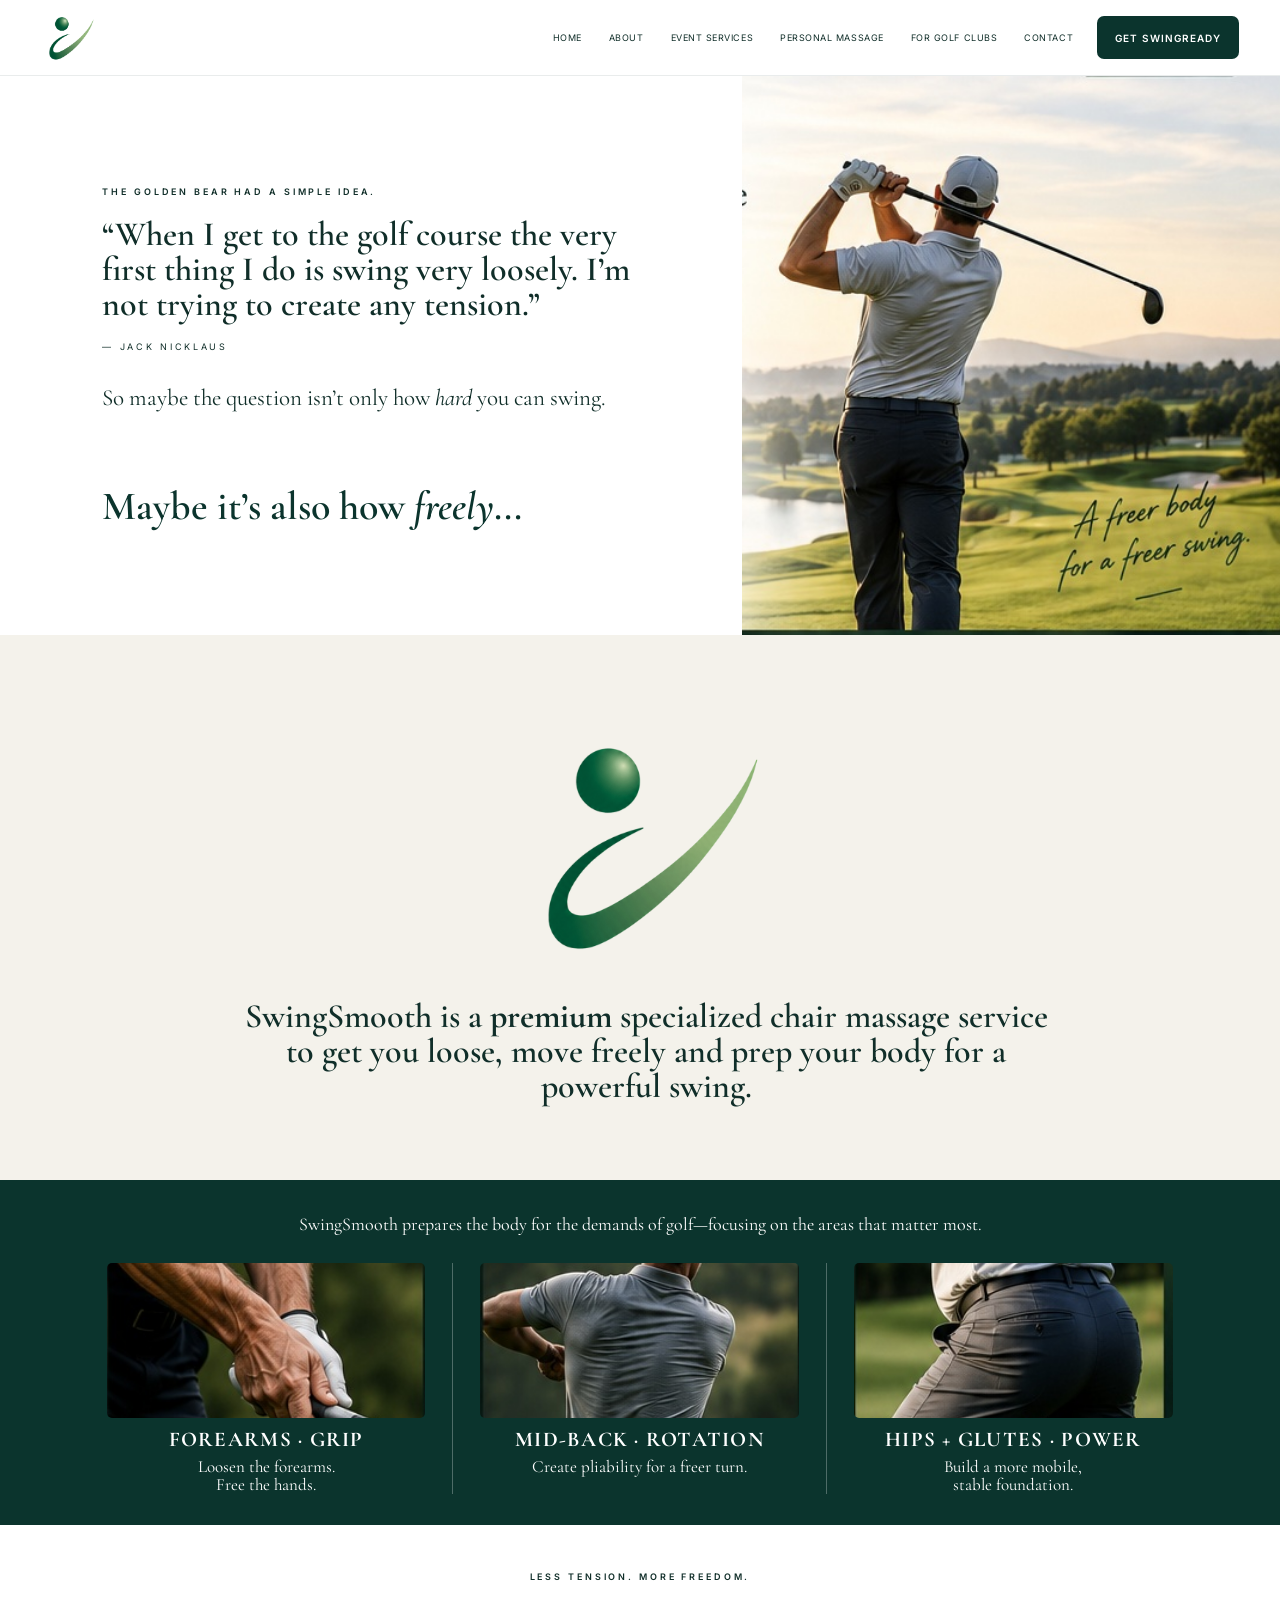
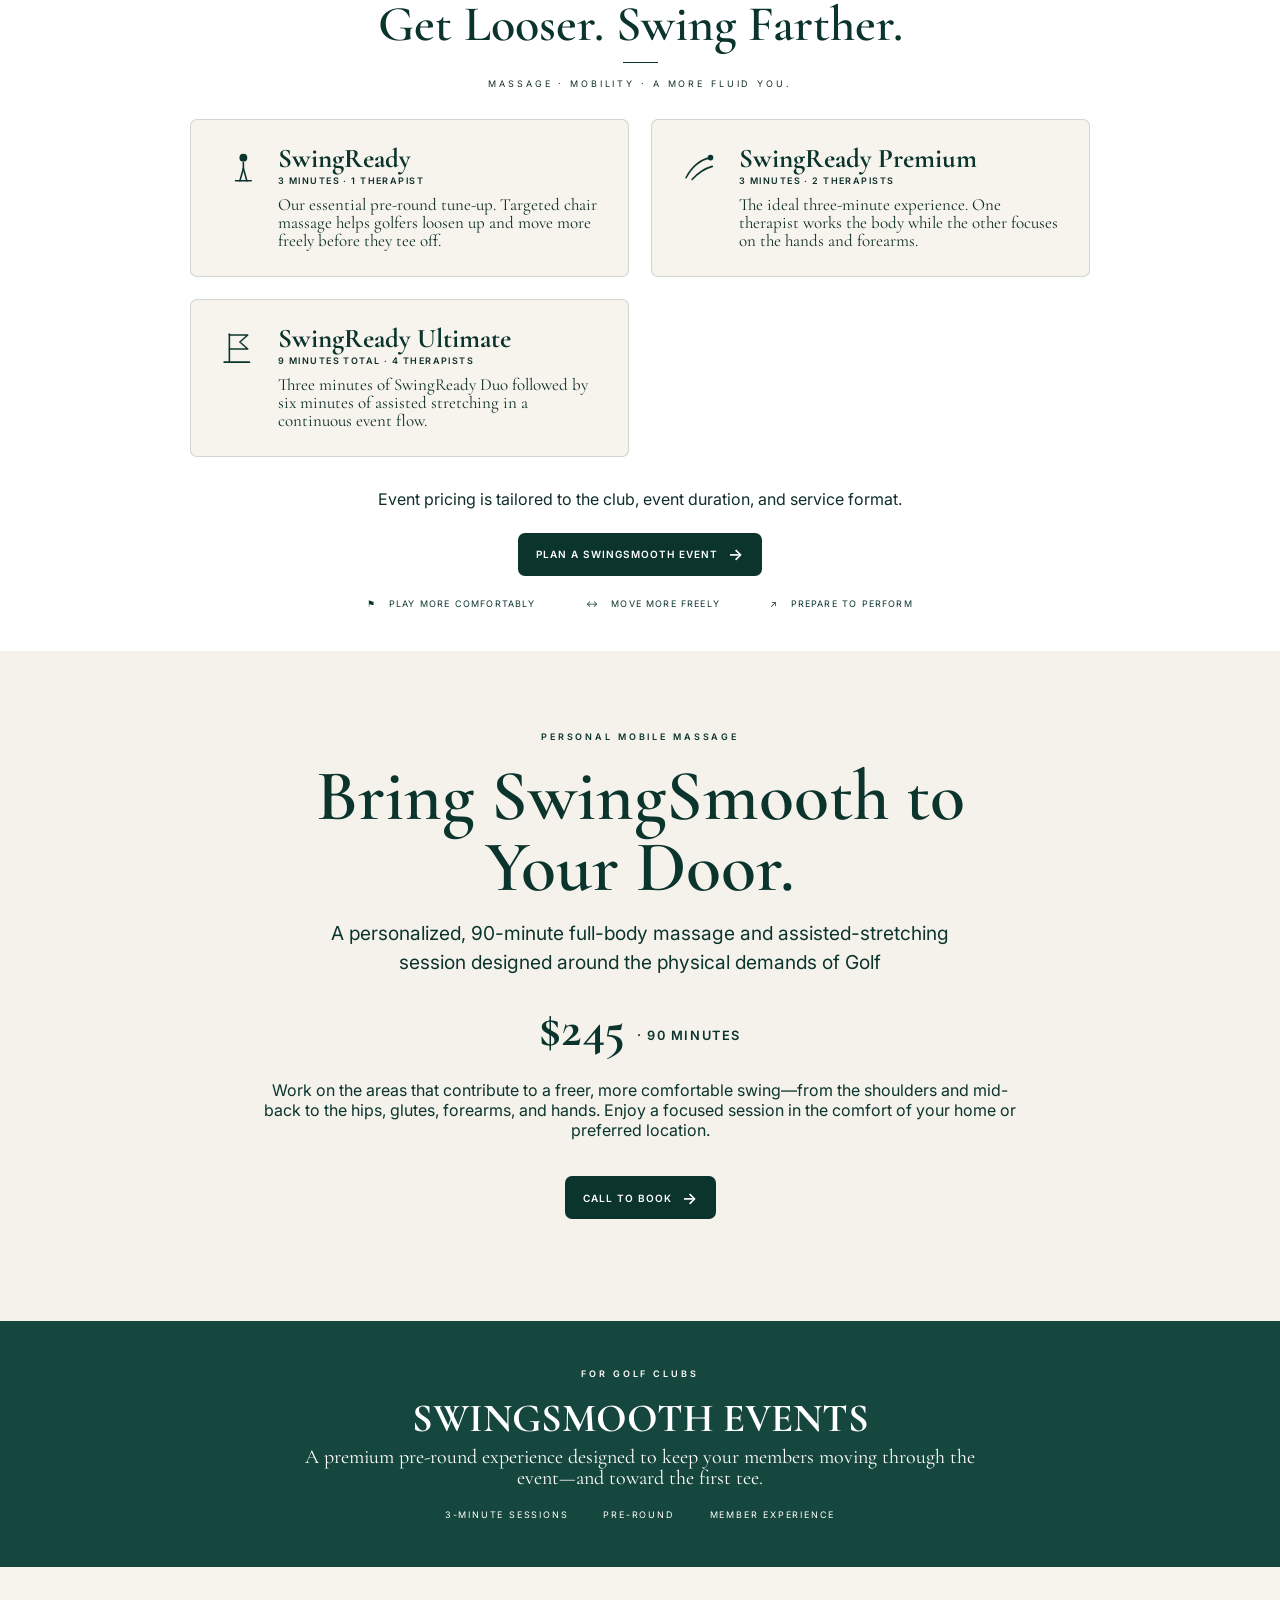
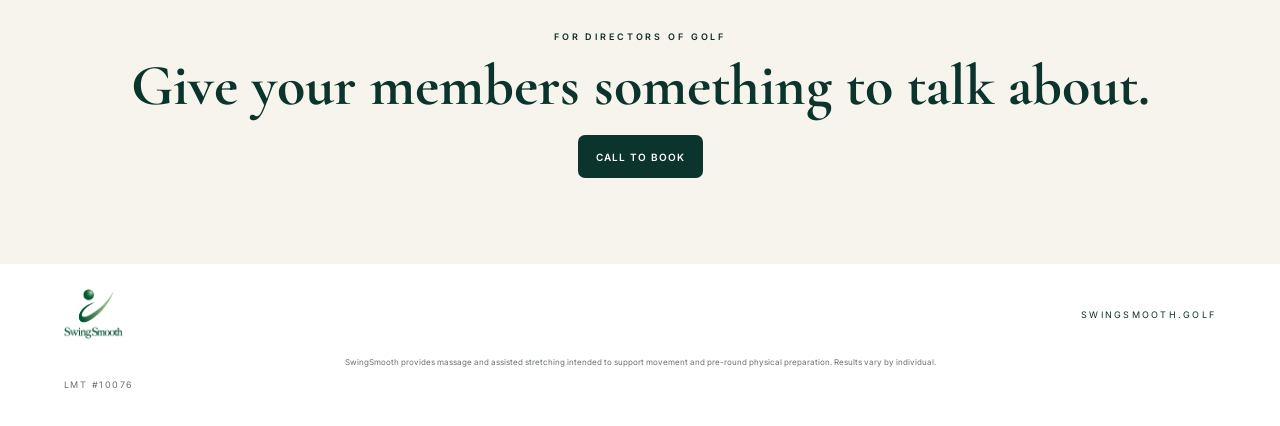
==== commit 3a52ff22: "Update index.html" ====
--- a/index.html
+++ b/index.html
@@ -325,8 +325,8 @@
   <div class="wrap narrow">
     <p class="eyebrow centered">PERSONAL MOBILE MASSAGE</p>
     <h2>Bring SwingSmooth to Your Door.</h2>
-    <p class="personal-service-lead">A personalized, 90-minute full-body massage and assisted-stretching session designed around the physical demands of golf.</p>
-    <div class="personal-service-price">$195 <span>· 90 MINUTES</span></div>
+    <p class="personal-service-lead">A personalized, 90-minute full-body massage and assisted-stretching session designed around the physical demands of Golf</p>
+    <div class="personal-service-price">$245 <span>· 90 MINUTES</span></div>
     <p>Work on the areas that contribute to a freer, more comfortable swing—from the shoulders and mid-back to the hips, glutes, forearms, and hands. Enjoy a focused session in the comfort of your home or preferred location.</p>
     <a class="main-button" href="tel:+15042515391">CALL TO BOOK <span>→</span></a>
   </div>
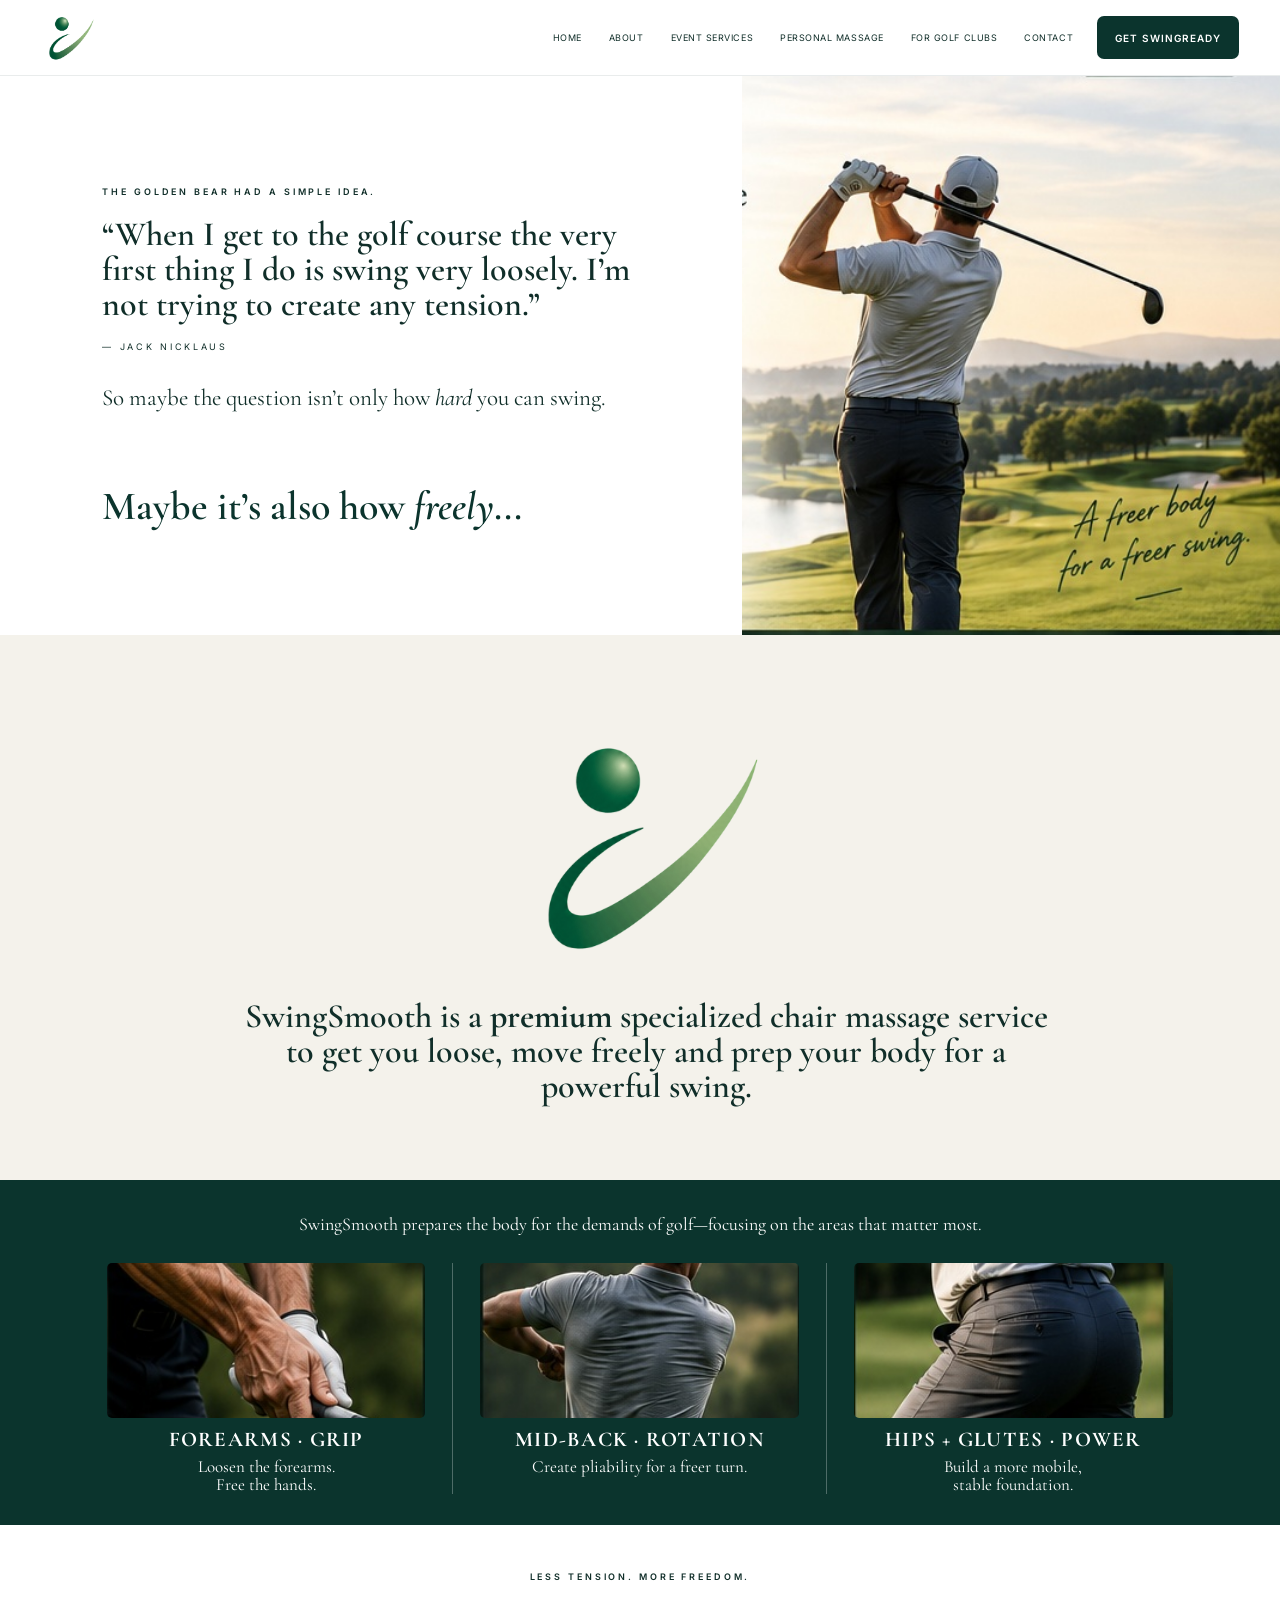
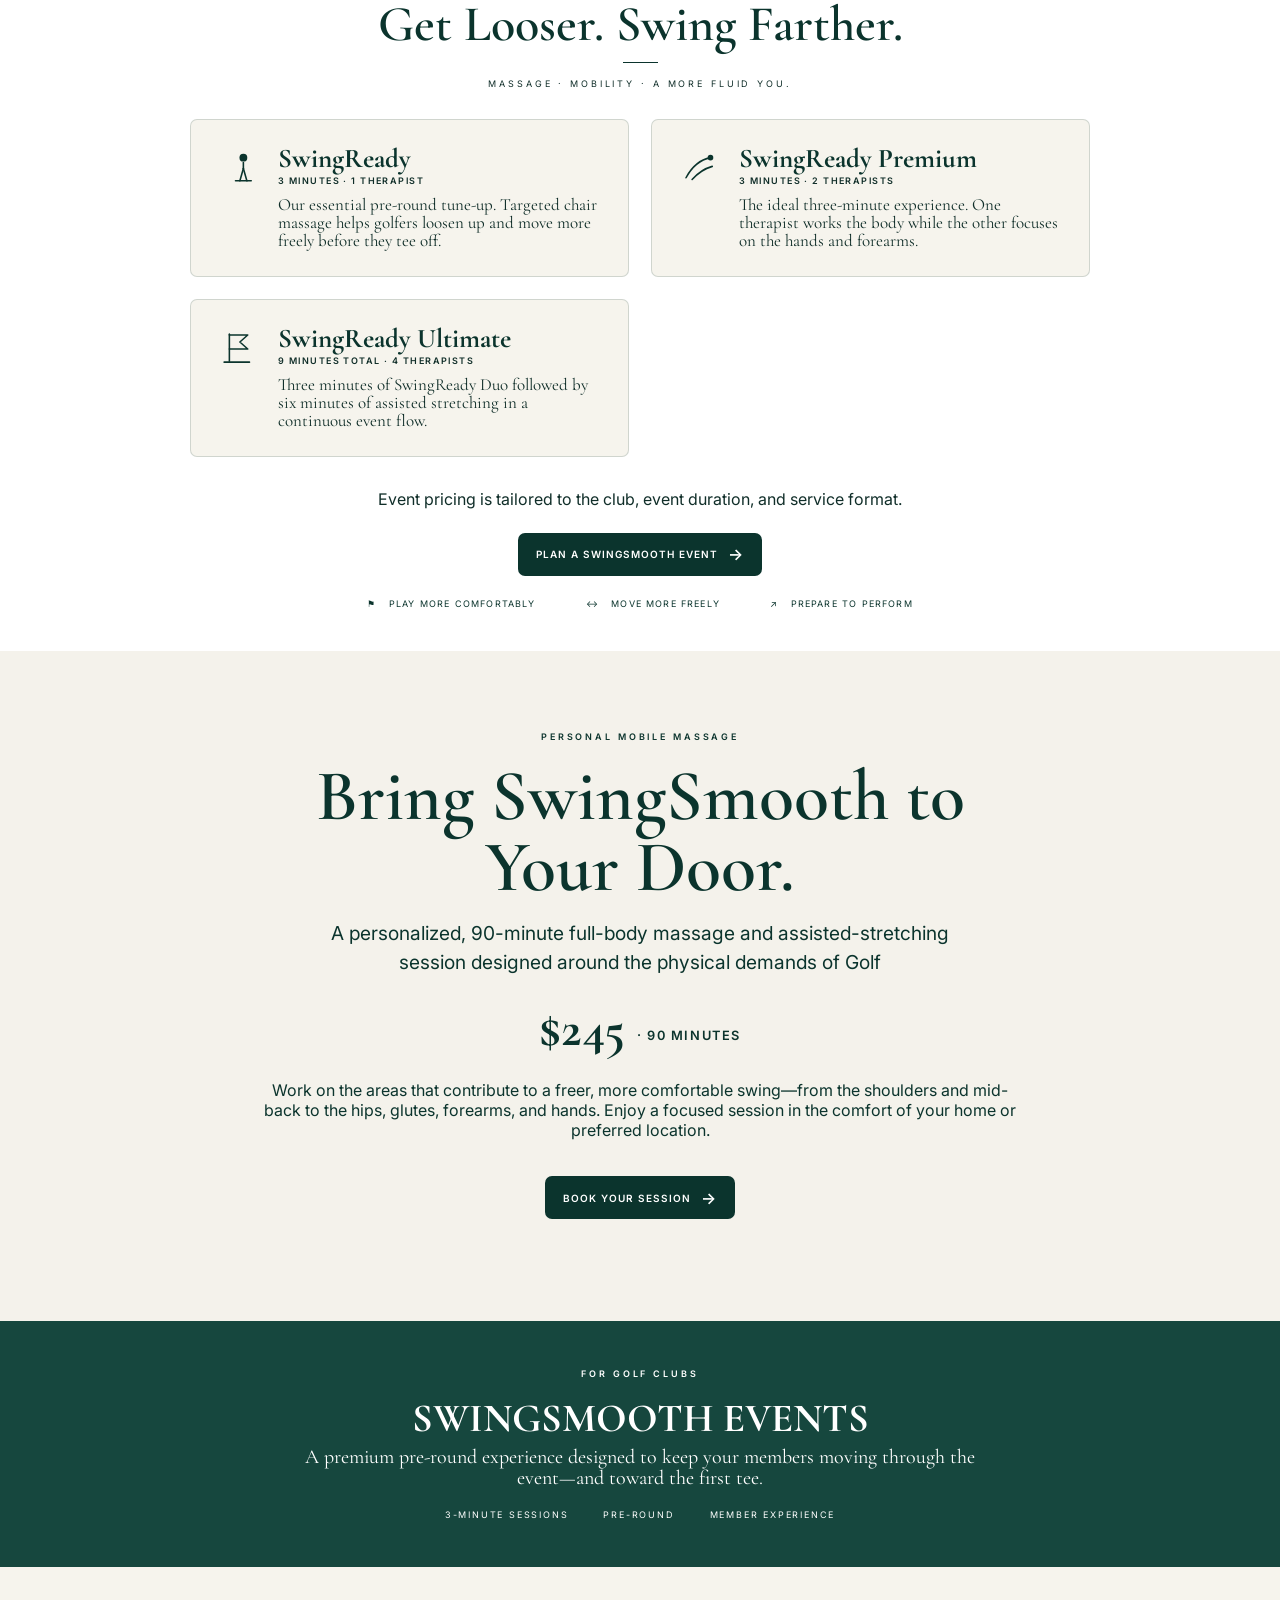
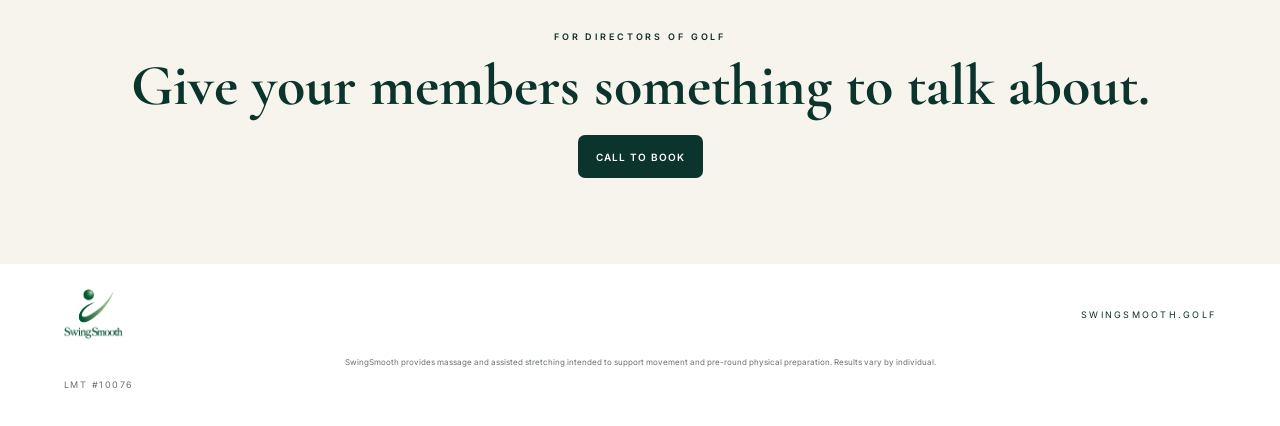
==== commit 6aa981e3: "Add files via upload" ====
--- a/index.html
+++ b/index.html
@@ -328,7 +328,7 @@
     <p class="personal-service-lead">A personalized, 90-minute full-body massage and assisted-stretching session designed around the physical demands of Golf</p>
     <div class="personal-service-price">$245 <span>· 90 MINUTES</span></div>
     <p>Work on the areas that contribute to a freer, more comfortable swing—from the shoulders and mid-back to the hips, glutes, forearms, and hands. Enjoy a focused session in the comfort of your home or preferred location.</p>
-    <a class="main-button" href="tel:+15042515391">CALL TO BOOK <span>→</span></a>
+    <a class="main-button" href="https://calendly.com/work-smooth/swingsmooth" target="_blank" rel="noopener noreferrer">BOOK YOUR SESSION <span>→</span></a>
   </div>
 </section>
 
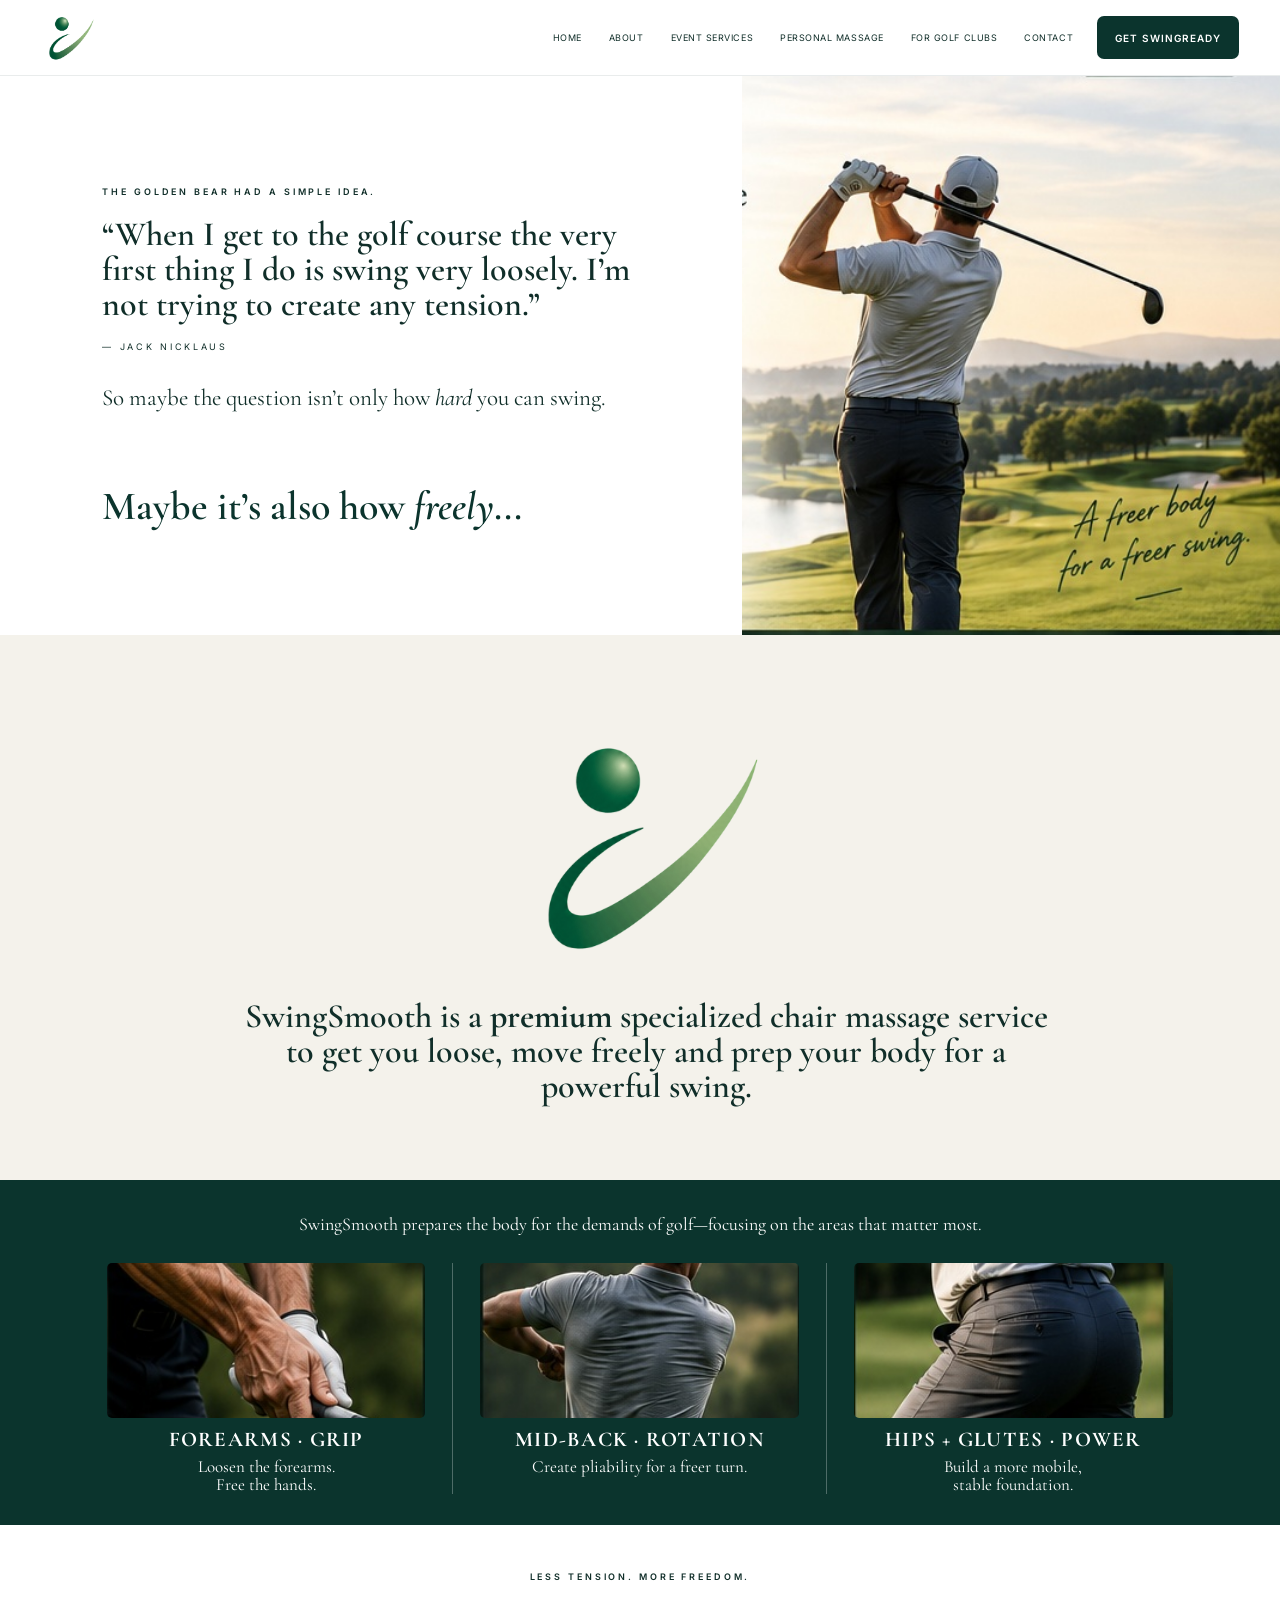
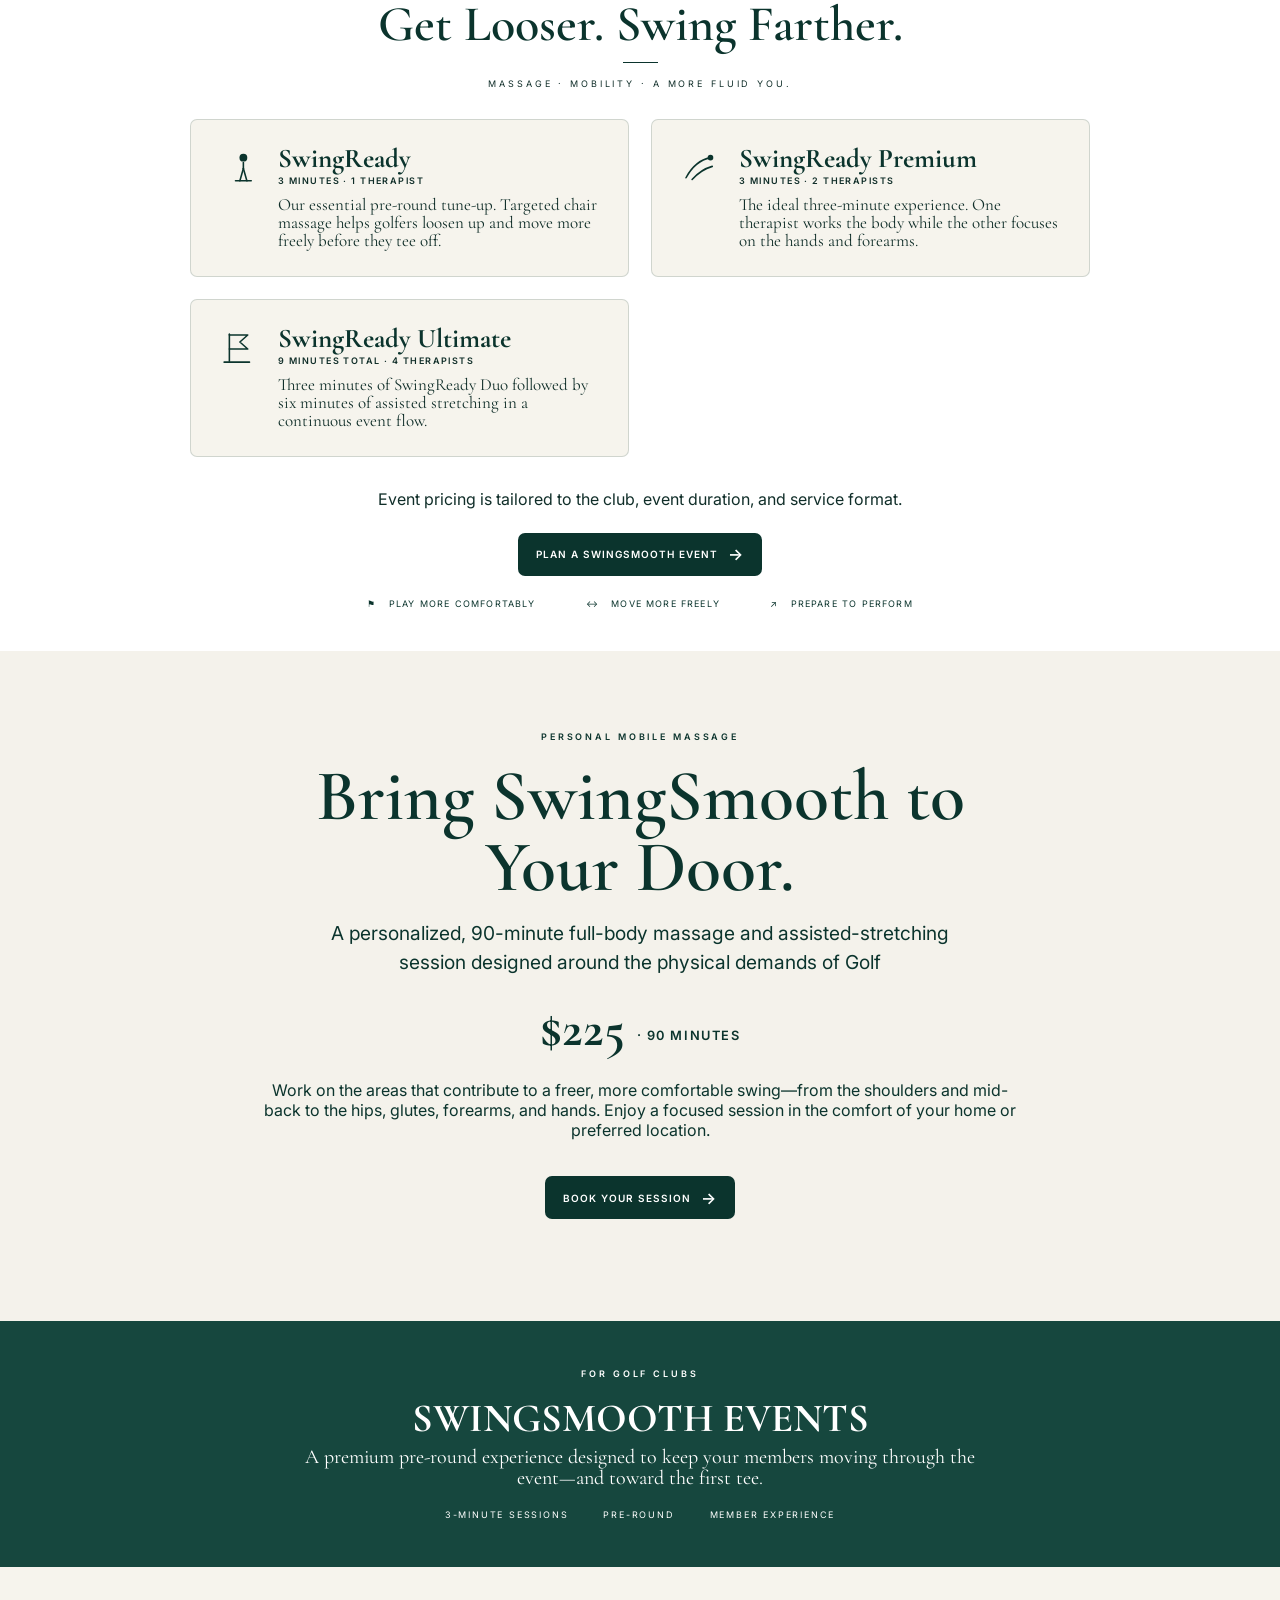
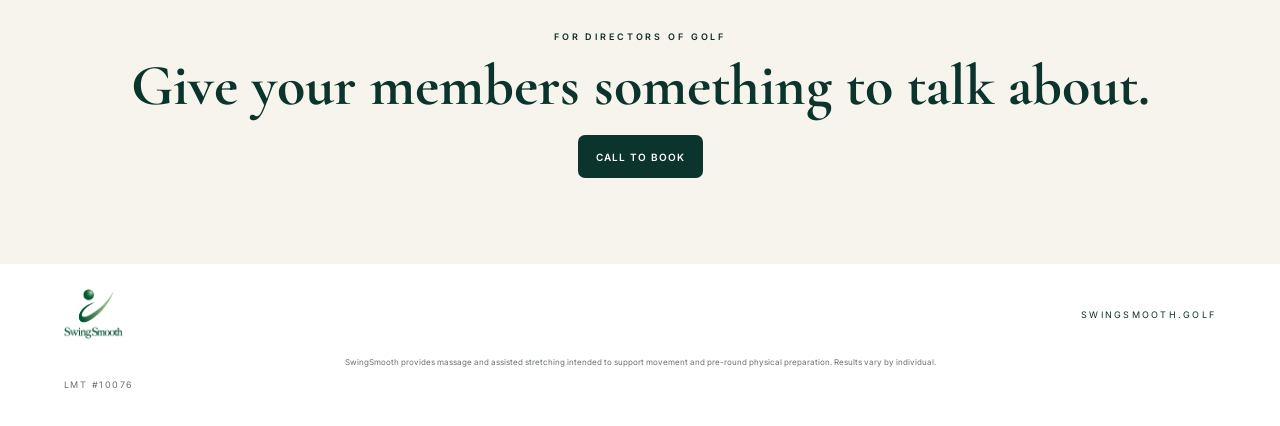
==== commit 87e51450: "Update index.html" ====
--- a/index.html
+++ b/index.html
@@ -326,9 +326,9 @@
     <p class="eyebrow centered">PERSONAL MOBILE MASSAGE</p>
     <h2>Bring SwingSmooth to Your Door.</h2>
     <p class="personal-service-lead">A personalized, 90-minute full-body massage and assisted-stretching session designed around the physical demands of Golf</p>
-    <div class="personal-service-price">$245 <span>· 90 MINUTES</span></div>
+    <div class="personal-service-price">$225 <span>· 90 MINUTES</span></div>
     <p>Work on the areas that contribute to a freer, more comfortable swing—from the shoulders and mid-back to the hips, glutes, forearms, and hands. Enjoy a focused session in the comfort of your home or preferred location.</p>
-    <a class="main-button" href="https://calendly.com/work-smooth/swingsmooth" target="_blank" rel="noopener noreferrer">BOOK YOUR SESSION <span>→</span></a>
+    <a class="main-button" href="https://calendly.com/cultureware/swingsmooth" target="_blank" rel="noopener noreferrer">BOOK YOUR SESSION <span>→</span></a>
   </div>
 </section>
 
